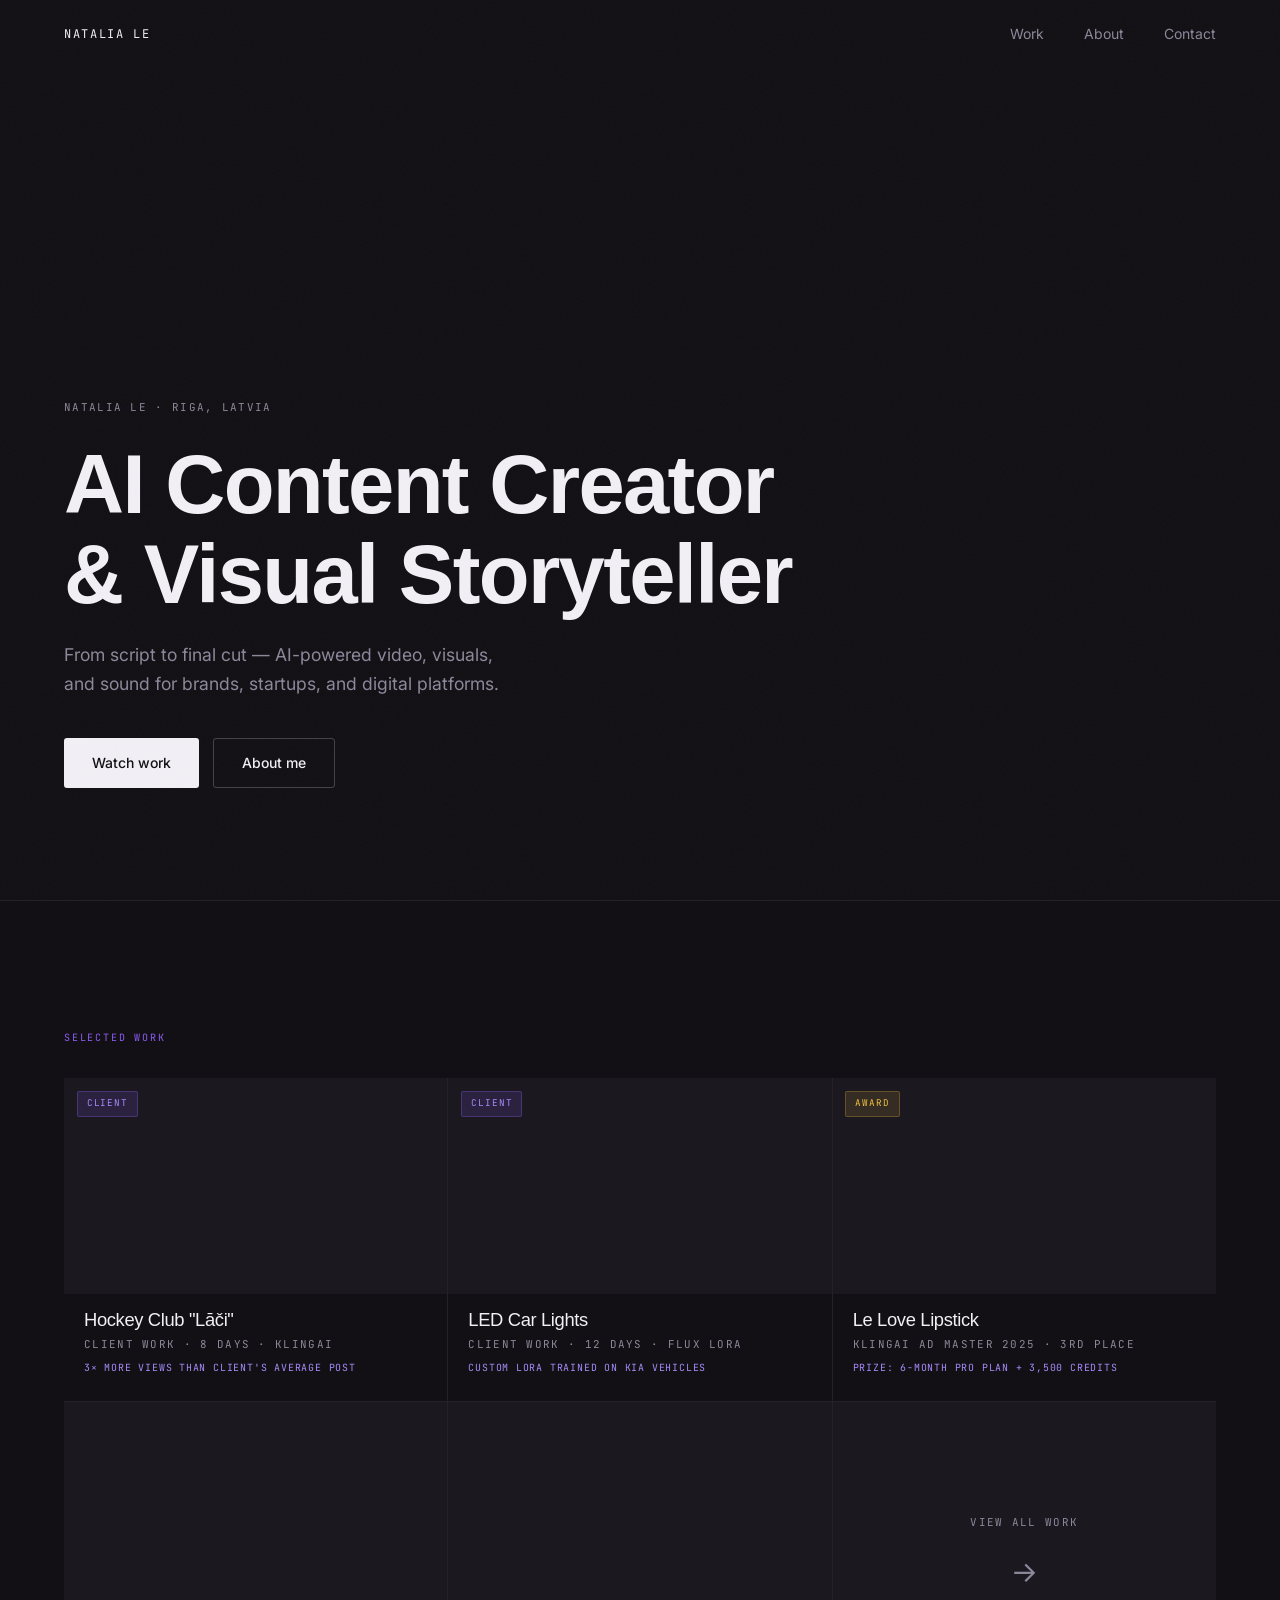
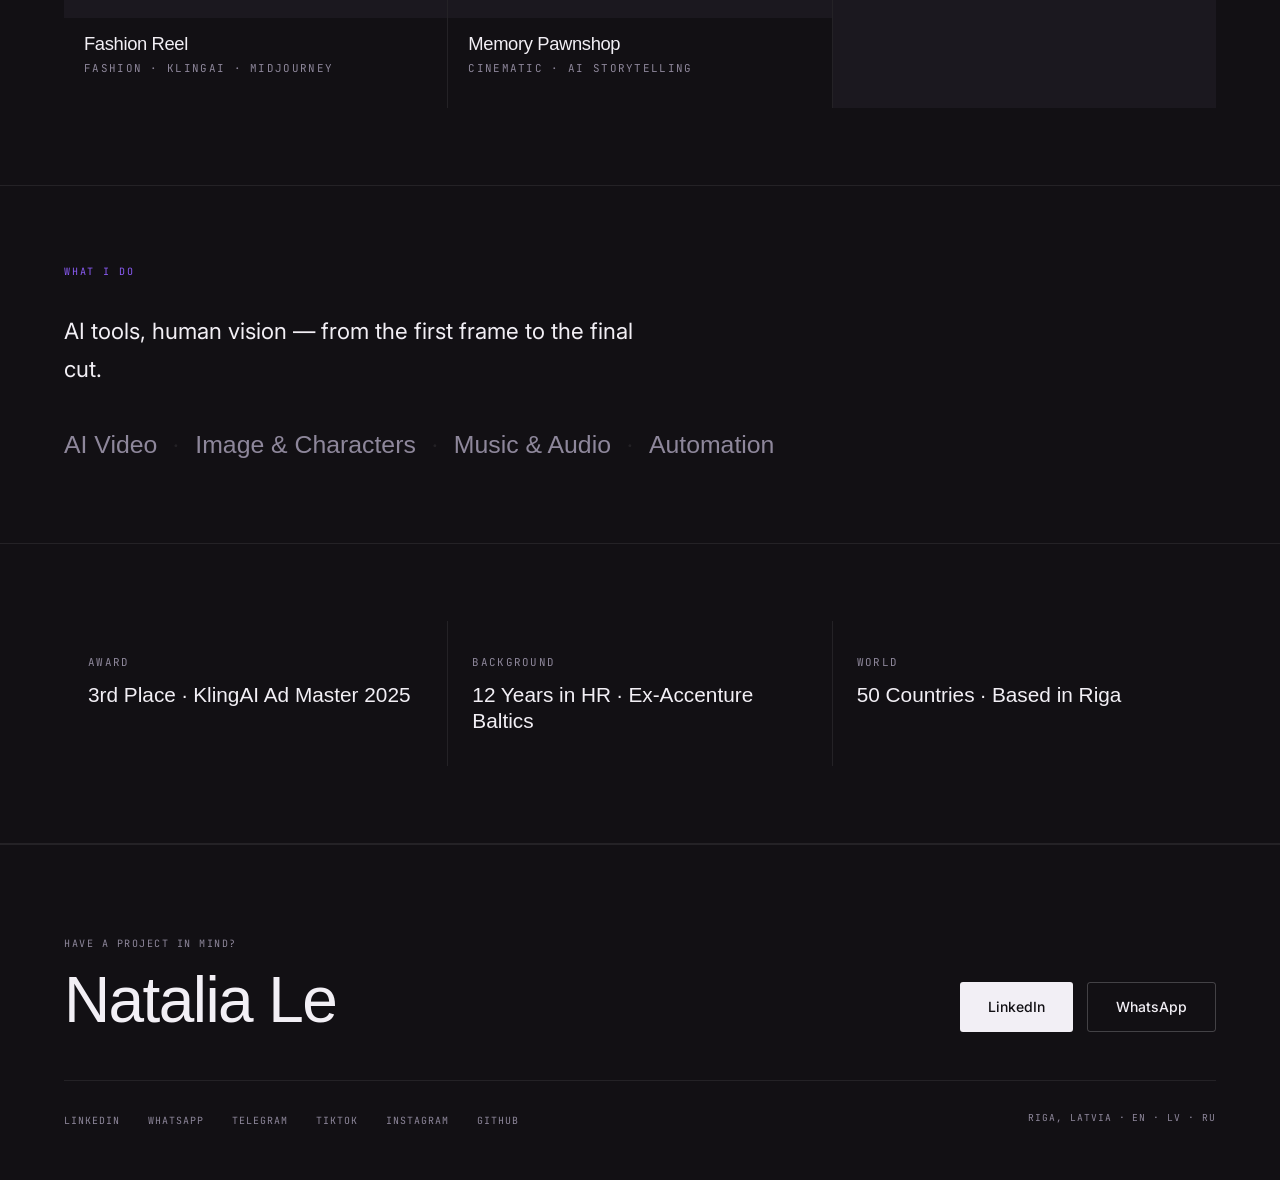
==== index.html @ 143f8ce9 "Add files via upload" ====
<!DOCTYPE html>
<html lang="en">
<head>
  <meta charset="UTF-8">
  <meta name="viewport" content="width=device-width, initial-scale=1.0">
  <title>Natalia Le — AI Content Creator &amp; Visual Storyteller</title>
  <meta name="description" content="AI Content Creator &amp; Visual Storyteller based in Riga. Script to final cut — AI video, generative visuals, music, and automation.">

  <!-- Open Graph — controls how this link looks in Telegram, LinkedIn, etc. -->
  <meta property="og:title"       content="Natalia Le — AI Content Creator &amp; Visual Storyteller">
  <meta property="og:description" content="From script to final cut — AI-powered visual content for brands, startups, and digital platforms.">
  <meta property="og:image"       content="https://img.youtube.com/vi/ENBD63SFH-w/maxresdefault.jpg">
  <meta property="og:url"         content="https://portfolio-v2-nataliale.vercel.app/">
  <meta property="og:type"        content="website">
  <meta name="twitter:card"       content="summary_large_image">

  <!-- Favicon: NL monogram in accent purple -->
  <link rel="icon" href="data:image/svg+xml,<svg xmlns='http://www.w3.org/2000/svg' viewBox='0 0 32 32'><rect width='32' height='32' fill='%23121014'/><text x='16' y='22' font-family='monospace' font-size='13' font-weight='bold' fill='%238B5CF6' text-anchor='middle'>NL</text></svg>">

  <link rel="stylesheet" href="styles.css">

  <style>
    /* ── Hero ─────────────────────────────────────────── */
    .hero {
      position: relative;
      height: 100vh;
      min-height: 580px;
      display: flex;
      align-items: flex-end;
      padding: 0 var(--pad-x) clamp(4rem, 9vw, 7rem);
      overflow: hidden;
    }

    .hero-video {
      position: absolute;
      inset: 0;
      width: 100%; height: 100%;
      object-fit: cover;
      z-index: 0;
    }

    .hero-overlay {
      position: absolute;
      inset: 0;
      background: linear-gradient(
        170deg,
        rgba(18,16,20,0.2)  0%,
        rgba(18,16,20,0.55) 50%,
        rgba(18,16,20,0.96) 100%
      );
      z-index: 1;
    }

    .hero-content {
      position: relative;
      z-index: 2;
      max-width: 860px;
    }

    .hero-eyebrow { display: block; margin-bottom: 1.5rem; }

    .hero-title { color: var(--text); margin-bottom: 1.25rem; }

    .hero-sub {
      font-size: clamp(0.95rem, 1.4vw, 1.1rem);
      color: var(--text-dim);
      max-width: 520px;
      margin-bottom: 2.5rem;
      line-height: 1.65;
    }

    .hero-ctas { display: flex; flex-wrap: wrap; gap: 0.875rem; }

    /* ── Selected work grid ───────────────────────────── */
    .sel-grid {
      display: grid;
      grid-template-columns: repeat(3, 1fr);
      gap: 1px;
      background: var(--divider);
      margin-top: 2rem;
    }

    /* "View all" cell */
    .sel-all {
      background: var(--bg-raised);
      display: flex;
      flex-direction: column;
      align-items: center;
      justify-content: center;
      gap: 1rem;
      padding: 2rem;
      min-height: 200px;
      text-decoration: none;
      transition: background 0.25s;
    }
    .sel-all:hover { background: rgba(139,92,246,0.07); }
    .sel-all .mono { transition: color 0.2s; }
    .sel-all:hover .mono { color: var(--accent); }
    .sel-arrow {
      font-size: 1.8rem;
      color: var(--text-dim);
      transition: transform 0.3s ease, color 0.2s;
    }
    .sel-all:hover .sel-arrow { transform: translateX(8px); color: var(--accent); }

    .card-body { padding: 1rem 1.25rem 1.5rem; }
    .card-title { margin-bottom: 0.35rem; }
    .card-meta  { display: block; margin-bottom: 0.4rem; }
    .card-result {
      font-family: var(--f-mono);
      font-size: 0.62rem;
      letter-spacing: 0.08em;
      text-transform: uppercase;
      color: var(--accent-lt);
    }

    /* ── Services ─────────────────────────────────────── */
    .services-lead {
      font-size: clamp(1.1rem, 1.8vw, 1.4rem);
      color: var(--text);
      max-width: 600px;
      margin-bottom: 2.25rem;
    }

    .services-row {
      display: flex;
      flex-wrap: wrap;
      align-items: center;
    }
    .svc {
      font-family: var(--f-display);
      font-size: clamp(1.1rem, 2.2vw, 1.55rem);
      font-weight: 500;
      color: var(--text-dim);
      transition: color 0.2s;
    }
    .svc:hover { color: var(--text); }
    .svc-sep { padding: 0 1rem; color: var(--divider); font-size: 1.4rem; line-height: 1; }

    /* ── Trust strip ──────────────────────────────────── */
    .trust-grid {
      display: grid;
      grid-template-columns: repeat(3, 1fr);
      gap: 1px;
      background: var(--divider);
    }
    .trust-item {
      background: var(--bg);
      padding: 2rem 1.5rem;
      display: flex;
      flex-direction: column;
      gap: 0.7rem;
    }
    .trust-val {
      font-family: var(--f-display);
      font-size: clamp(1rem, 1.8vw, 1.3rem);
      font-weight: 500;
      color: var(--text);
      line-height: 1.25;
    }

    /* ── Responsive ───────────────────────────────────── */
    @media (max-width: 900px) {
      .sel-grid { grid-template-columns: repeat(2, 1fr); }
    }
    @media (max-width: 640px) {
      .sel-grid   { grid-template-columns: 1fr; }
      .trust-grid { grid-template-columns: 1fr; }
      .services-row { flex-direction: column; align-items: flex-start; gap: 0.5rem; }
      .svc-sep    { display: none; }
      .hero-ctas .btn { flex: 1; justify-content: center; }
    }
  </style>
</head>
<body>

<!-- ═══ Navigation ═══════════════════════════════════════════ -->
<nav class="nav" id="main-nav">
  <a href="index.html" class="nav-logo">Natalia Le</a>
  <ul class="nav-links">
    <li><a href="work.html">Work</a></li>
    <li><a href="about.html">About</a></li>
    <li><a href="#contact">Contact</a></li>
  </ul>
</nav>

<!-- ═══ Hero ════════════════════════════════════════════════ -->
<section class="hero" aria-label="Introduction">

  <!--
    ┌─ SHOWREEL VIDEO ─────────────────────────────────────────┐
    │ 1. Export showreel as:  media/showreel.mp4               │
    │    Settings: h.264 · 1280px wide · no audio · ~4–6 MB   │
    │ 2. Create a /media folder in this repo                   │
    │ 3. Uncomment the <source> line below                     │
    │ Until then, the poster image (YouTube thumbnail) shows.  │
    └──────────────────────────────────────────────────────────┘
  -->
  <video class="hero-video" autoplay muted loop playsinline
    poster="https://img.youtube.com/vi/ENBD63SFH-w/maxresdefault.jpg">
    <!-- <source src="media/showreel.mp4" type="video/mp4"> -->
  </video>

  <div class="hero-overlay" aria-hidden="true"></div>

  <div class="hero-content">
    <span class="mono hero-eyebrow">Natalia Le · Riga, Latvia</span>
    <h1 class="hero-title">AI Content Creator<br>&amp; Visual Storyteller</h1>
    <p class="hero-sub">From script to final cut — AI-powered video, visuals,<br>
    and sound for brands, startups, and digital platforms.</p>
    <div class="hero-ctas">
      <a href="work.html" class="btn btn-primary">Watch work</a>
      <a href="about.html" class="btn btn-ghost">About me</a>
    </div>
  </div>

</section>

<hr class="rule">

<!-- ═══ Selected Work ════════════════════════════════════════ -->
<div style="max-width: var(--max-w); margin: 0 auto; padding: var(--pad-y) var(--pad-x) clamp(3rem,6vw,5rem);">

  <span class="section-tag reveal">Selected work</span>

  <div class="sel-grid">

    <article class="card reveal" style="--d:.05s" data-id="kq-E46J77x4">
      <div class="card-media">
        <img src="https://img.youtube.com/vi/kq-E46J77x4/maxresdefault.jpg"
             onerror="this.src='https://img.youtube.com/vi/kq-E46J77x4/hqdefault.jpg'"
             alt="Hockey Club Lāči promo video" loading="lazy">
        <div class="card-play">▶</div>
        <span class="badge badge-client">Client</span>
      </div>
      <div class="card-body">
        <h3 class="card-title">Hockey Club "Lāči"</h3>
        <span class="mono card-meta">Client Work · 8 Days · KlingAI</span>
        <p class="card-result">3× more views than client's average post</p>
      </div>
    </article>

    <article class="card reveal" style="--d:.12s" data-id="pqFWvR4asYs">
      <div class="card-media">
        <img src="https://img.youtube.com/vi/pqFWvR4asYs/maxresdefault.jpg"
             onerror="this.src='https://img.youtube.com/vi/pqFWvR4asYs/hqdefault.jpg'"
             alt="LED Car Lights AI product video" loading="lazy">
        <div class="card-play">▶</div>
        <span class="badge badge-client">Client</span>
      </div>
      <div class="card-body">
        <h3 class="card-title">LED Car Lights</h3>
        <span class="mono card-meta">Client Work · 12 Days · Flux LoRA</span>
        <p class="card-result">Custom LoRA trained on KIA vehicles</p>
      </div>
    </article>

    <article class="card reveal" style="--d:.19s" data-id="qfWMkP8nfNg">
      <div class="card-media">
        <img src="https://img.youtube.com/vi/qfWMkP8nfNg/maxresdefault.jpg"
             onerror="this.src='https://img.youtube.com/vi/qfWMkP8nfNg/hqdefault.jpg'"
             alt="Le Love Lipstick KlingAI competition" loading="lazy">
        <div class="card-play">▶</div>
        <span class="badge badge-award">Award</span>
      </div>
      <div class="card-body">
        <h3 class="card-title">Le Love Lipstick</h3>
        <span class="mono card-meta">KlingAI Ad Master 2025 · 3rd Place</span>
        <p class="card-result">Prize: 6-month Pro Plan + 3,500 credits</p>
      </div>
    </article>

    <article class="card reveal" style="--d:.05s" data-id="er7Hc-3_k9Q">
      <div class="card-media">
        <img src="https://img.youtube.com/vi/er7Hc-3_k9Q/maxresdefault.jpg"
             onerror="this.src='https://img.youtube.com/vi/er7Hc-3_k9Q/hqdefault.jpg'"
             alt="Fashion Reel" loading="lazy">
        <div class="card-play">▶</div>
      </div>
      <div class="card-body">
        <h3 class="card-title">Fashion Reel</h3>
        <span class="mono card-meta">Fashion · KlingAI · MidJourney</span>
      </div>
    </article>

    <article class="card reveal" style="--d:.12s" data-id="3wQ5gtOOWI8">
      <div class="card-media">
        <img src="https://img.youtube.com/vi/3wQ5gtOOWI8/maxresdefault.jpg"
             onerror="this.src='https://img.youtube.com/vi/3wQ5gtOOWI8/hqdefault.jpg'"
             alt="Memory Pawnshop cinematic" loading="lazy">
        <div class="card-play">▶</div>
      </div>
      <div class="card-body">
        <h3 class="card-title">Memory Pawnshop</h3>
        <span class="mono card-meta">Cinematic · AI Storytelling</span>
      </div>
    </article>

    <a href="work.html" class="sel-all reveal" style="--d:.19s" aria-label="View all work">
      <span class="mono">View all work</span>
      <span class="sel-arrow">→</span>
    </a>

  </div>
</div>

<hr class="rule">

<!-- ═══ Services ════════════════════════════════════════════ -->
<div class="section section-sm">
  <span class="section-tag reveal">What I do</span>
  <p class="services-lead reveal">AI tools, human vision — from the first frame to the final cut.</p>
  <div class="services-row reveal" style="--d:.1s">
    <span class="svc">AI Video</span>
    <span class="svc-sep">·</span>
    <span class="svc">Image &amp; Characters</span>
    <span class="svc-sep">·</span>
    <span class="svc">Music &amp; Audio</span>
    <span class="svc-sep">·</span>
    <span class="svc">Automation</span>
  </div>
</div>

<hr class="rule">

<!-- ═══ Trust Strip ══════════════════════════════════════════ -->
<div class="section section-sm">
  <div class="trust-grid reveal">
    <div class="trust-item">
      <span class="mono">Award</span>
      <span class="trust-val">3rd Place · KlingAI Ad Master 2025</span>
    </div>
    <div class="trust-item">
      <span class="mono">Background</span>
      <span class="trust-val">12 Years in HR · Ex-Accenture Baltics</span>
    </div>
    <div class="trust-item">
      <span class="mono">World</span>
      <span class="trust-val">50 Countries · Based in Riga</span>
    </div>
  </div>
</div>

<hr class="rule">

<!-- ═══ Footer / Contact ══════════════════════════════════════ -->
<footer class="footer" id="contact">
  <div class="footer-top">
    <div>
      <span class="footer-tag">Have a project in mind?</span>
      <p class="footer-name">Natalia Le</p>
    </div>
    <div class="footer-btns">
      <a href="https://www.linkedin.com/in/natalja-levaskovica" class="btn btn-primary" target="_blank" rel="noopener">LinkedIn</a>
      <a href="https://wa.me/37126106616" class="btn btn-ghost" target="_blank" rel="noopener">WhatsApp</a>
    </div>
  </div>
  <div class="footer-bottom">
    <ul class="footer-links">
      <li><a href="https://www.linkedin.com/in/natalja-levaskovica" target="_blank" rel="noopener">LinkedIn</a></li>
      <li><a href="https://wa.me/37126106616" target="_blank" rel="noopener">WhatsApp</a></li>
      <li><a href="https://t.me/AI_Test_Tube" target="_blank" rel="noopener">Telegram</a></li>
      <li><a href="https://www.tiktok.com/@nataliale.ai.art" target="_blank" rel="noopener">TikTok</a></li>
      <li><a href="https://www.instagram.com/nataliale_aiart" target="_blank" rel="noopener">Instagram</a></li>
      <li><a href="https://github.com/natalialeaiart" target="_blank" rel="noopener">GitHub</a></li>
    </ul>
    <span class="footer-locale">Riga, Latvia · EN · LV · RU</span>
  </div>
</footer>

<!-- ═══ Modal (video player) ═════════════════════════════════ -->
<div class="modal" id="modal" role="dialog" aria-modal="true" aria-label="Video">
  <div class="modal-box">
    <button class="modal-close" id="modal-close">✕ Close</button>
    <div class="modal-frame">
      <iframe id="modal-iframe" src="" allowfullscreen title="Video player"></iframe>
    </div>
  </div>
</div>

<script>
  // Nav: add glass bg when page is scrolled
  const nav = document.getElementById('main-nav');
  window.addEventListener('scroll', () => {
    nav.classList.toggle('scrolled', window.scrollY > 40);
  }, { passive: true });

  // Modal
  const modal      = document.getElementById('modal');
  const iframe     = document.getElementById('modal-iframe');
  const closeBtn   = document.getElementById('modal-close');

  function openModal(id) {
    iframe.src = `https://www.youtube.com/embed/${id}?autoplay=1&rel=0&modestbranding=1`;
    modal.classList.add('open');
    document.body.style.overflow = 'hidden';
  }
  function closeModal() {
    modal.classList.remove('open');
    iframe.src = '';
    document.body.style.overflow = '';
  }

  document.querySelectorAll('.card[data-id]').forEach(c =>
    c.addEventListener('click', () => openModal(c.dataset.id))
  );
  closeBtn.addEventListener('click', closeModal);
  modal.addEventListener('click', e => { if (e.target === modal) closeModal(); });
  document.addEventListener('keydown', e => { if (e.key === 'Escape') closeModal(); });

  // Scroll reveal
  const io = new IntersectionObserver(entries => {
    entries.forEach(e => {
      if (e.isIntersecting) { e.target.classList.add('visible'); io.unobserve(e.target); }
    });
  }, { threshold: 0.08 });
  document.querySelectorAll('.reveal').forEach(el => io.observe(el));
</script>
</body>
</html>
---- styles.css ----
/* ═══════════════════════════════════════════════════════════════
   NATALIA LE · Portfolio V2
   Concept: "Screening Room" — dark editorial, timecode signature
   
   Palette  #121014 · #1B181F · #F2EFF5 · #8E879B · #8B5CF6 · #A78BFA
   Display  Clash Display 500–600
   Body     Inter 400–500
   Meta     JetBrains Mono 400  ← the timecode signature
═══════════════════════════════════════════════════════════════ */

/* ── Fonts ─────────────────────────────────────────────────── */
@import url('https://api.fontshare.com/v2/css?f[]=clash-display@400,500,600,700&display=swap');
@import url('https://fonts.googleapis.com/css2?family=Inter:wght@400;500&family=JetBrains+Mono:wght@400;500&display=swap');

/* ── Reset ─────────────────────────────────────────────────── */
*, *::before, *::after { box-sizing: border-box; margin: 0; padding: 0; }
html { scroll-behavior: smooth; -webkit-text-size-adjust: 100%; }
img, video { display: block; max-width: 100%; }
a { color: inherit; text-decoration: none; }
button { cursor: pointer; font-family: inherit; background: none; border: none; }
ul { list-style: none; }

/* ── Tokens ────────────────────────────────────────────────── */
:root {
  --bg:         #121014;
  --bg-raised:  #1B181F;
  --text:       #F2EFF5;
  --text-dim:   #8E879B;
  --accent:     #8B5CF6;
  --accent-lt:  #A78BFA;
  --gold:       #F0C040;
  --divider:    rgba(242, 239, 245, 0.08);
  --btn-border: rgba(242, 239, 245, 0.22);

  --f-display: 'Clash Display', sans-serif;
  --f-body:    'Inter', sans-serif;
  --f-mono:    'JetBrains Mono', monospace;

  --max-w: 1280px;
  --nav-h: 68px;
  --pad-x: clamp(1.5rem, 5vw, 4rem);
  --pad-y: clamp(5rem, 10vw, 9rem);
}

/* ── Base + film grain ─────────────────────────────────────── */
body {
  font-family: var(--f-body);
  background-color: var(--bg);
  color: var(--text);
  line-height: 1.7;
  min-height: 100vh;
  overflow-x: hidden;
}

/* Film grain — gives the dark bg cinematic texture, not plastic flatness */
body::before {
  content: '';
  position: fixed;
  inset: 0;
  background-image: url("data:image/svg+xml,%3Csvg xmlns='http://www.w3.org/2000/svg' width='300' height='300'%3E%3Cfilter id='n'%3E%3CfeTurbulence type='fractalNoise' baseFrequency='0.68' numOctaves='3' stitchTiles='stitch'/%3E%3C/filter%3E%3Crect width='300' height='300' filter='url(%23n)'/%3E%3C/svg%3E");
  opacity: 0.027;
  pointer-events: none;
  z-index: 9000;
}

/* ── Typography ────────────────────────────────────────────── */
h1, h2, h3 {
  font-family: var(--f-display);
  letter-spacing: -0.02em;
  line-height: 1.08;
}

h1 { font-size: clamp(2.1rem, 6.5vw, 5.5rem); font-weight: 600; }
h2 { font-size: clamp(1.8rem, 4vw,  2.8rem);  font-weight: 500; }
h3 { font-size: 1.15rem; font-weight: 500; }

p { color: var(--text-dim); }
p strong { color: var(--text); }

/* Timecode label — the signature element, used everywhere for metadata */
.mono {
  font-family: var(--f-mono);
  font-size: 0.68rem;
  letter-spacing: 0.12em;
  text-transform: uppercase;
  color: var(--text-dim);
}

/* ── Navigation ────────────────────────────────────────────── */
.nav {
  position: fixed;
  top: 0; left: 0; right: 0;
  height: var(--nav-h);
  display: flex;
  align-items: center;
  justify-content: space-between;
  padding: 0 var(--pad-x);
  z-index: 100;
  transition: background 0.4s, backdrop-filter 0.4s;
}

.nav.scrolled {
  background: rgba(18, 16, 20, 0.88);
  backdrop-filter: blur(14px);
  -webkit-backdrop-filter: blur(14px);
  border-bottom: 1px solid var(--divider);
}

.nav-logo {
  font-family: var(--f-mono);
  font-size: 0.75rem;
  letter-spacing: 0.14em;
  text-transform: uppercase;
  color: var(--text);
  transition: color 0.2s;
}
.nav-logo:hover { color: var(--accent); }

.nav-links { display: flex; gap: 2.5rem; }

.nav-links a {
  font-size: 0.875rem;
  color: var(--text-dim);
  transition: color 0.2s;
  position: relative;
}
.nav-links a::after {
  content: '';
  position: absolute;
  bottom: -3px; left: 0;
  width: 0; height: 1px;
  background: var(--accent);
  transition: width 0.3s ease;
}
.nav-links a:hover        { color: var(--text); }
.nav-links a:hover::after { width: 100%; }
.nav-links a.active        { color: var(--text); }
.nav-links a.active::after { width: 100%; }

/* ── Buttons ───────────────────────────────────────────────── */
.btn {
  display: inline-flex;
  align-items: center;
  gap: 0.5rem;
  padding: 0.75rem 1.75rem;
  border-radius: 3px;
  font-family: var(--f-body);
  font-size: 0.875rem;
  font-weight: 500;
  cursor: pointer;
  transition: all 0.25s ease;
  border: none;
  text-decoration: none;
}
.btn-primary { background: var(--text); color: var(--bg); }
.btn-primary:hover { background: var(--accent-lt); color: var(--bg); }
.btn-ghost { background: transparent; color: var(--text); border: 1px solid var(--btn-border); }
.btn-ghost:hover { border-color: var(--accent); color: var(--accent); }

/* ── Layout ────────────────────────────────────────────────── */
.section {
  padding: var(--pad-y) var(--pad-x);
  max-width: var(--max-w);
  margin: 0 auto;
}

/* Compact section — less vertical breathing room */
.section-sm { padding-top: clamp(3rem, 6vw, 5rem); padding-bottom: clamp(3rem, 6vw, 5rem); }

.section-tag {
  display: block;
  font-family: var(--f-mono);
  font-size: 0.63rem;
  letter-spacing: 0.18em;
  text-transform: uppercase;
  color: var(--accent);
  margin-bottom: 2rem;
}

.rule { border: none; border-top: 1px solid var(--divider); }

/* ── Work card (shared: index + work pages) ────────────────── */
.card {
  cursor: pointer;
  background: var(--bg);
  position: relative;
}

.card-media {
  aspect-ratio: 16 / 9;
  overflow: hidden;
  background: var(--bg-raised);
  position: relative;
}

.card-media img {
  width: 100%; height: 100%;
  object-fit: cover;
  transition: transform 0.55s ease, filter 0.3s ease;
}

.card:hover .card-media img {
  transform: scale(1.04);
  filter: brightness(0.72);
}

.card-play {
  position: absolute;
  inset: 0;
  display: flex;
  align-items: center;
  justify-content: center;
  font-size: 1.5rem;
  color: var(--text);
  opacity: 0;
  transition: opacity 0.3s;
}
.card:hover .card-play { opacity: 1; }

/* ── Badges ────────────────────────────────────────────────── */
.badge {
  position: absolute;
  top: 0.8rem; left: 0.8rem;
  font-family: var(--f-mono);
  font-size: 0.58rem;
  letter-spacing: 0.1em;
  text-transform: uppercase;
  padding: 0.25rem 0.55rem;
  border-radius: 2px;
  z-index: 2;
}
.badge-client {
  background: rgba(139, 92, 246, 0.15);
  color: var(--accent-lt);
  border: 1px solid rgba(139, 92, 246, 0.3);
}
.badge-award {
  background: rgba(240, 192, 64, 0.12);
  color: var(--gold);
  border: 1px solid rgba(240, 192, 64, 0.25);
}

/* ── Modal ─────────────────────────────────────────────────── */
.modal {
  position: fixed;
  inset: 0;
  background: rgba(18, 16, 20, 0.97);
  z-index: 500;
  display: flex;
  align-items: center;
  justify-content: center;
  padding: 2rem;
  opacity: 0;
  pointer-events: none;
  transition: opacity 0.3s;
}
.modal.open {
  opacity: 1;
  pointer-events: all;
}
.modal-box { position: relative; width: min(90vw, 960px); }
.modal-frame { aspect-ratio: 16 / 9; }
.modal-frame iframe { width: 100%; height: 100%; border: none; display: block; }
.modal-close {
  display: flex;
  align-items: center;
  gap: 0.4rem;
  color: var(--text-dim);
  font-family: var(--f-mono);
  font-size: 0.63rem;
  letter-spacing: 0.1em;
  text-transform: uppercase;
  margin-bottom: 0.875rem;
  padding: 0;
  transition: color 0.2s;
}
.modal-close:hover { color: var(--accent); }

/* ── Scroll reveal ─────────────────────────────────────────── */
.reveal {
  opacity: 0;
  transform: translateY(22px);
  transition:
    opacity  0.65s ease var(--d, 0s),
    transform 0.65s ease var(--d, 0s);
}
.reveal.visible { opacity: 1; transform: none; }

/* ── Footer ────────────────────────────────────────────────── */
.footer {
  border-top: 1px solid var(--divider);
  padding: clamp(3.5rem, 7vw, 6rem) var(--pad-x) clamp(2rem, 4vw, 3rem);
  max-width: var(--max-w);
  margin: 0 auto;
}
.footer-top {
  display: flex;
  justify-content: space-between;
  align-items: flex-end;
  gap: 2rem;
  margin-bottom: 3rem;
  flex-wrap: wrap;
}
.footer-tag {
  display: block;
  font-family: var(--f-mono);
  font-size: 0.63rem;
  letter-spacing: 0.15em;
  text-transform: uppercase;
  color: var(--text-dim);
  margin-bottom: 1rem;
}
.footer-name {
  font-family: var(--f-display);
  font-size: clamp(2rem, 6vw, 4rem);
  font-weight: 500;
  letter-spacing: -0.025em;
  line-height: 1;
  color: var(--text);
}
.footer-btns { display: flex; gap: 0.875rem; flex-wrap: wrap; }
.footer-bottom {
  display: flex;
  justify-content: space-between;
  align-items: center;
  flex-wrap: wrap;
  gap: 1rem;
  padding-top: 1.5rem;
  border-top: 1px solid var(--divider);
}
.footer-links { display: flex; flex-wrap: wrap; gap: 0.4rem 1.75rem; }
.footer-links a {
  font-family: var(--f-mono);
  font-size: 0.62rem;
  letter-spacing: 0.1em;
  text-transform: uppercase;
  color: var(--text-dim);
  transition: color 0.2s;
}
.footer-links a:hover { color: var(--accent); }
.footer-locale {
  font-family: var(--f-mono);
  font-size: 0.6rem;
  letter-spacing: 0.1em;
  text-transform: uppercase;
  color: var(--text-dim);
}

/* ── Responsive ────────────────────────────────────────────── */
@media (max-width: 768px) {
  .nav-links { gap: 1.5rem; }
  .footer-top { flex-direction: column; align-items: flex-start; }
}
@media (max-width: 480px) {
  .nav-links a { font-size: 0.8rem; }
  .footer-bottom { flex-direction: column; align-items: flex-start; }
}

/* ── Reduced motion ────────────────────────────────────────── */
@media (prefers-reduced-motion: reduce) {
  *, *::before, *::after {
    animation-duration: 0.01ms !important;
    transition-duration: 0.01ms !important;
  }
  .reveal { opacity: 1; transform: none; }
  video[autoplay] { display: none; }
}
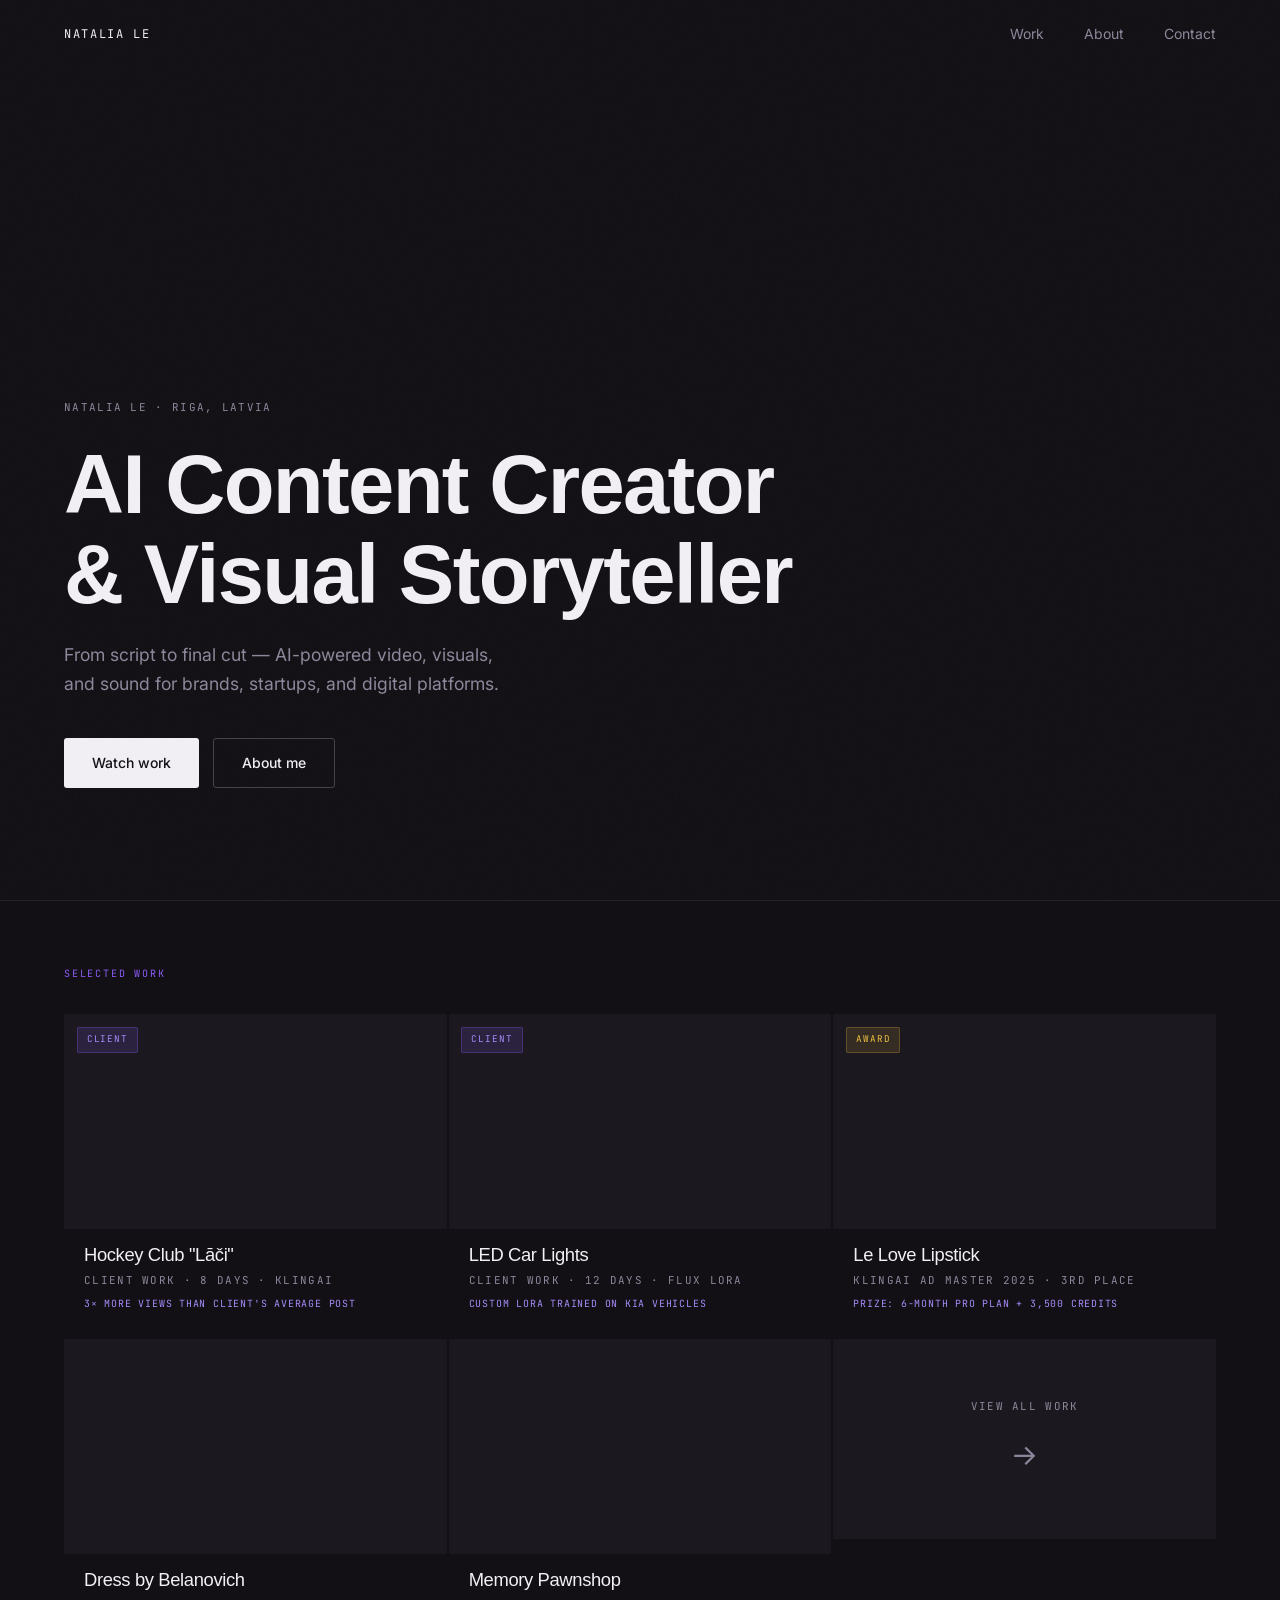
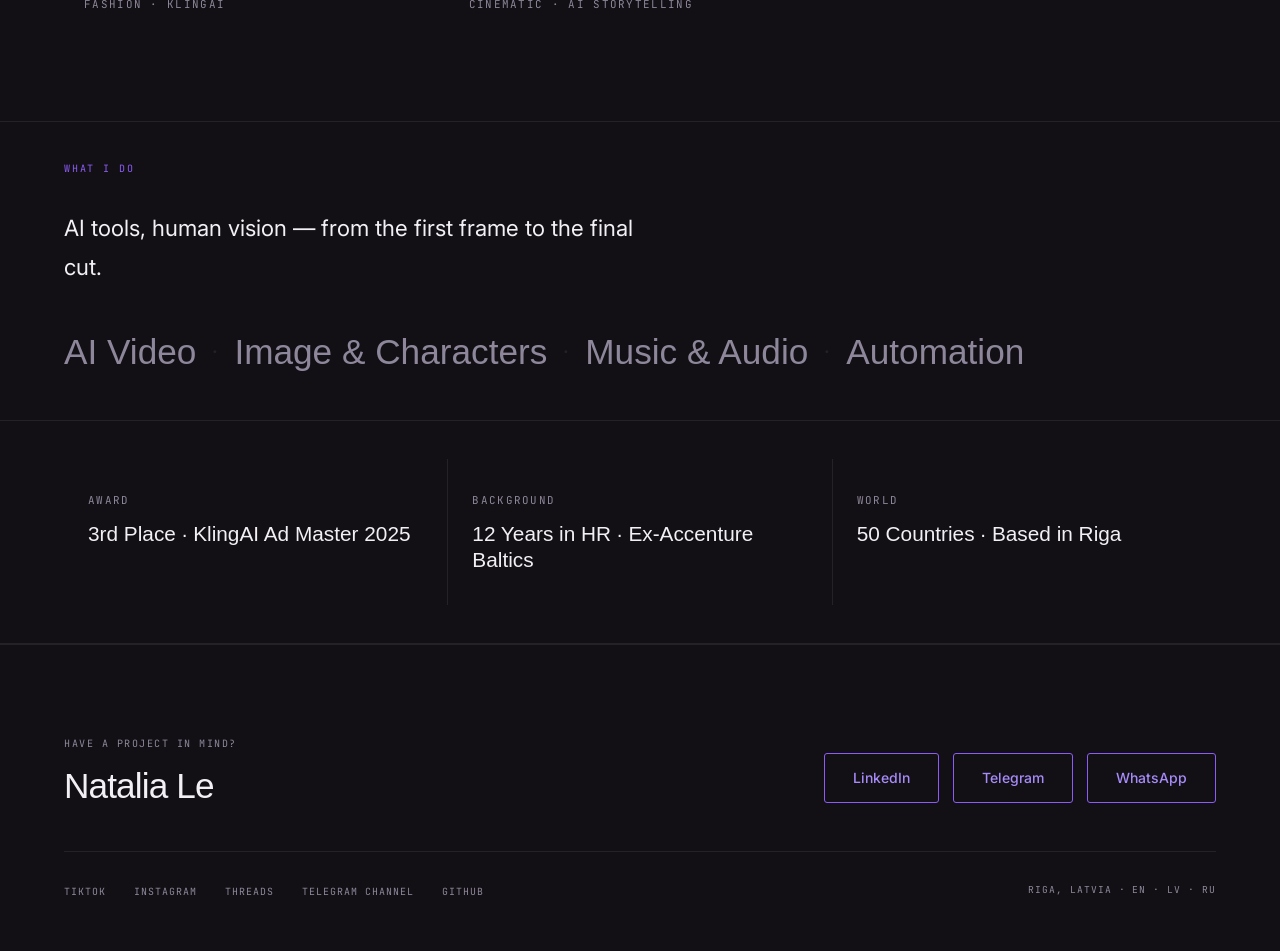
==== commit 5096cd84: "Add files via upload" ====
--- a/index.html
+++ b/index.html
@@ -75,9 +75,10 @@
     .sel-grid {
       display: grid;
       grid-template-columns: repeat(3, 1fr);
-      gap: 1px;
-      background: var(--divider);
+      gap: 2px;
+      background: var(--bg);
       margin-top: 2rem;
+      align-items: start;
     }
 
     /* "View all" cell */
@@ -114,6 +115,10 @@
       color: var(--accent-lt);
     }
 
+    /* Override card aspect ratio for selected work — 3:4 suits vertical content */
+    /* Selected work — standard 16:9 matches YouTube thumbnail format */
+    .sel-grid .card-media { aspect-ratio: 16 / 9; }
+
     /* ── Services ─────────────────────────────────────── */
     .services-lead {
       font-size: clamp(1.1rem, 1.8vw, 1.4rem);
@@ -129,7 +134,7 @@
     }
     .svc {
       font-family: var(--f-display);
-      font-size: clamp(1.1rem, 2.2vw, 1.55rem);
+      font-size: clamp(1.4rem, 2.8vw, 2.2rem);
       font-weight: 500;
       color: var(--text-dim);
       transition: color 0.2s;
@@ -225,7 +230,7 @@
 
   <div class="sel-grid">
 
-    <article class="card reveal" style="--d:.05s" data-id="kq-E46J77x4">
+    <article class="card reveal" style="--d:.05s" data-id="kq-E46J77x4" data-format="horizontal">
       <div class="card-media">
         <img src="https://img.youtube.com/vi/kq-E46J77x4/maxresdefault.jpg"
              onerror="this.src='https://img.youtube.com/vi/kq-E46J77x4/hqdefault.jpg'"
@@ -240,7 +245,7 @@
       </div>
     </article>
 
-    <article class="card reveal" style="--d:.12s" data-id="pqFWvR4asYs">
+    <article class="card reveal" style="--d:.12s" data-id="pqFWvR4asYs" data-format="horizontal">
       <div class="card-media">
         <img src="https://img.youtube.com/vi/pqFWvR4asYs/maxresdefault.jpg"
              onerror="this.src='https://img.youtube.com/vi/pqFWvR4asYs/hqdefault.jpg'"
@@ -270,16 +275,16 @@
       </div>
     </article>
 
-    <article class="card reveal" style="--d:.05s" data-id="er7Hc-3_k9Q">
+    <article class="card reveal" style="--d:.05s" data-id="MYfHnQLssSg">
       <div class="card-media">
-        <img src="https://img.youtube.com/vi/er7Hc-3_k9Q/maxresdefault.jpg"
-             onerror="this.src='https://img.youtube.com/vi/er7Hc-3_k9Q/hqdefault.jpg'"
-             alt="Fashion Reel" loading="lazy">
+        <img src="https://img.youtube.com/vi/MYfHnQLssSg/maxresdefault.jpg"
+             onerror="this.src='https://img.youtube.com/vi/MYfHnQLssSg/hqdefault.jpg'"
+             alt="Dress by Belanovich" loading="lazy">
         <div class="card-play">▶</div>
       </div>
       <div class="card-body">
-        <h3 class="card-title">Fashion Reel</h3>
-        <span class="mono card-meta">Fashion · KlingAI · MidJourney</span>
+        <h3 class="card-title">Dress by Belanovich</h3>
+        <span class="mono card-meta">Fashion · KlingAI</span>
       </div>
     </article>
 
@@ -351,17 +356,17 @@
       <p class="footer-name">Natalia Le</p>
     </div>
     <div class="footer-btns">
-      <a href="https://www.linkedin.com/in/natalja-levaskovica" class="btn btn-primary" target="_blank" rel="noopener">LinkedIn</a>
-      <a href="https://wa.me/37126106616" class="btn btn-ghost" target="_blank" rel="noopener">WhatsApp</a>
+      <a href="https://www.linkedin.com/in/natalja-levaskovica" class="btn btn-accent" target="_blank" rel="noopener">LinkedIn</a>
+      <a href="https://t.me/NataliLe" class="btn btn-accent" target="_blank" rel="noopener">Telegram</a>
+      <a href="https://wa.me/37126106616" class="btn btn-accent" target="_blank" rel="noopener">WhatsApp</a>
     </div>
   </div>
   <div class="footer-bottom">
     <ul class="footer-links">
-      <li><a href="https://www.linkedin.com/in/natalja-levaskovica" target="_blank" rel="noopener">LinkedIn</a></li>
-      <li><a href="https://wa.me/37126106616" target="_blank" rel="noopener">WhatsApp</a></li>
-      <li><a href="https://t.me/AI_Test_Tube" target="_blank" rel="noopener">Telegram</a></li>
       <li><a href="https://www.tiktok.com/@nataliale.ai.art" target="_blank" rel="noopener">TikTok</a></li>
       <li><a href="https://www.instagram.com/nataliale_aiart" target="_blank" rel="noopener">Instagram</a></li>
+      <li><a href="https://www.threads.com/@nataliale_notes" target="_blank" rel="noopener">Threads</a></li>
+      <li><a href="https://t.me/AI_Test_Tube" target="_blank" rel="noopener">Telegram Channel</a></li>
       <li><a href="https://github.com/natalialeaiart" target="_blank" rel="noopener">GitHub</a></li>
     </ul>
     <span class="footer-locale">Riga, Latvia · EN · LV · RU</span>
--- a/styles.css
+++ b/styles.css
@@ -39,7 +39,7 @@
   --max-w: 1280px;
   --nav-h: 68px;
   --pad-x: clamp(1.5rem, 5vw, 4rem);
-  --pad-y: clamp(5rem, 10vw, 9rem);
+  --pad-y: clamp(2.5rem, 5vw, 4.5rem);
 }
 
 /* ── Base + film grain ─────────────────────────────────────── */
@@ -156,6 +156,8 @@
 .btn-primary:hover { background: var(--accent-lt); color: var(--bg); }
 .btn-ghost { background: transparent; color: var(--text); border: 1px solid var(--btn-border); }
 .btn-ghost:hover { border-color: var(--accent); color: var(--accent); }
+.btn-accent { background: transparent; color: var(--accent-lt); border: 1px solid var(--accent); }
+.btn-accent:hover { background: var(--accent); color: var(--bg); }
 
 /* ── Layout ────────────────────────────────────────────────── */
 .section {
@@ -165,7 +167,7 @@
 }
 
 /* Compact section — less vertical breathing room */
-.section-sm { padding-top: clamp(3rem, 6vw, 5rem); padding-bottom: clamp(3rem, 6vw, 5rem); }
+.section-sm { padding-top: clamp(1.5rem, 3vw, 2.5rem); padding-bottom: clamp(1.5rem, 3vw, 2.5rem); }
 
 .section-tag {
   display: block;
@@ -312,7 +314,7 @@
 }
 .footer-name {
   font-family: var(--f-display);
-  font-size: clamp(2rem, 6vw, 4rem);
+  font-size: clamp(1.4rem, 3vw, 2.2rem);
   font-weight: 500;
   letter-spacing: -0.025em;
   line-height: 1;
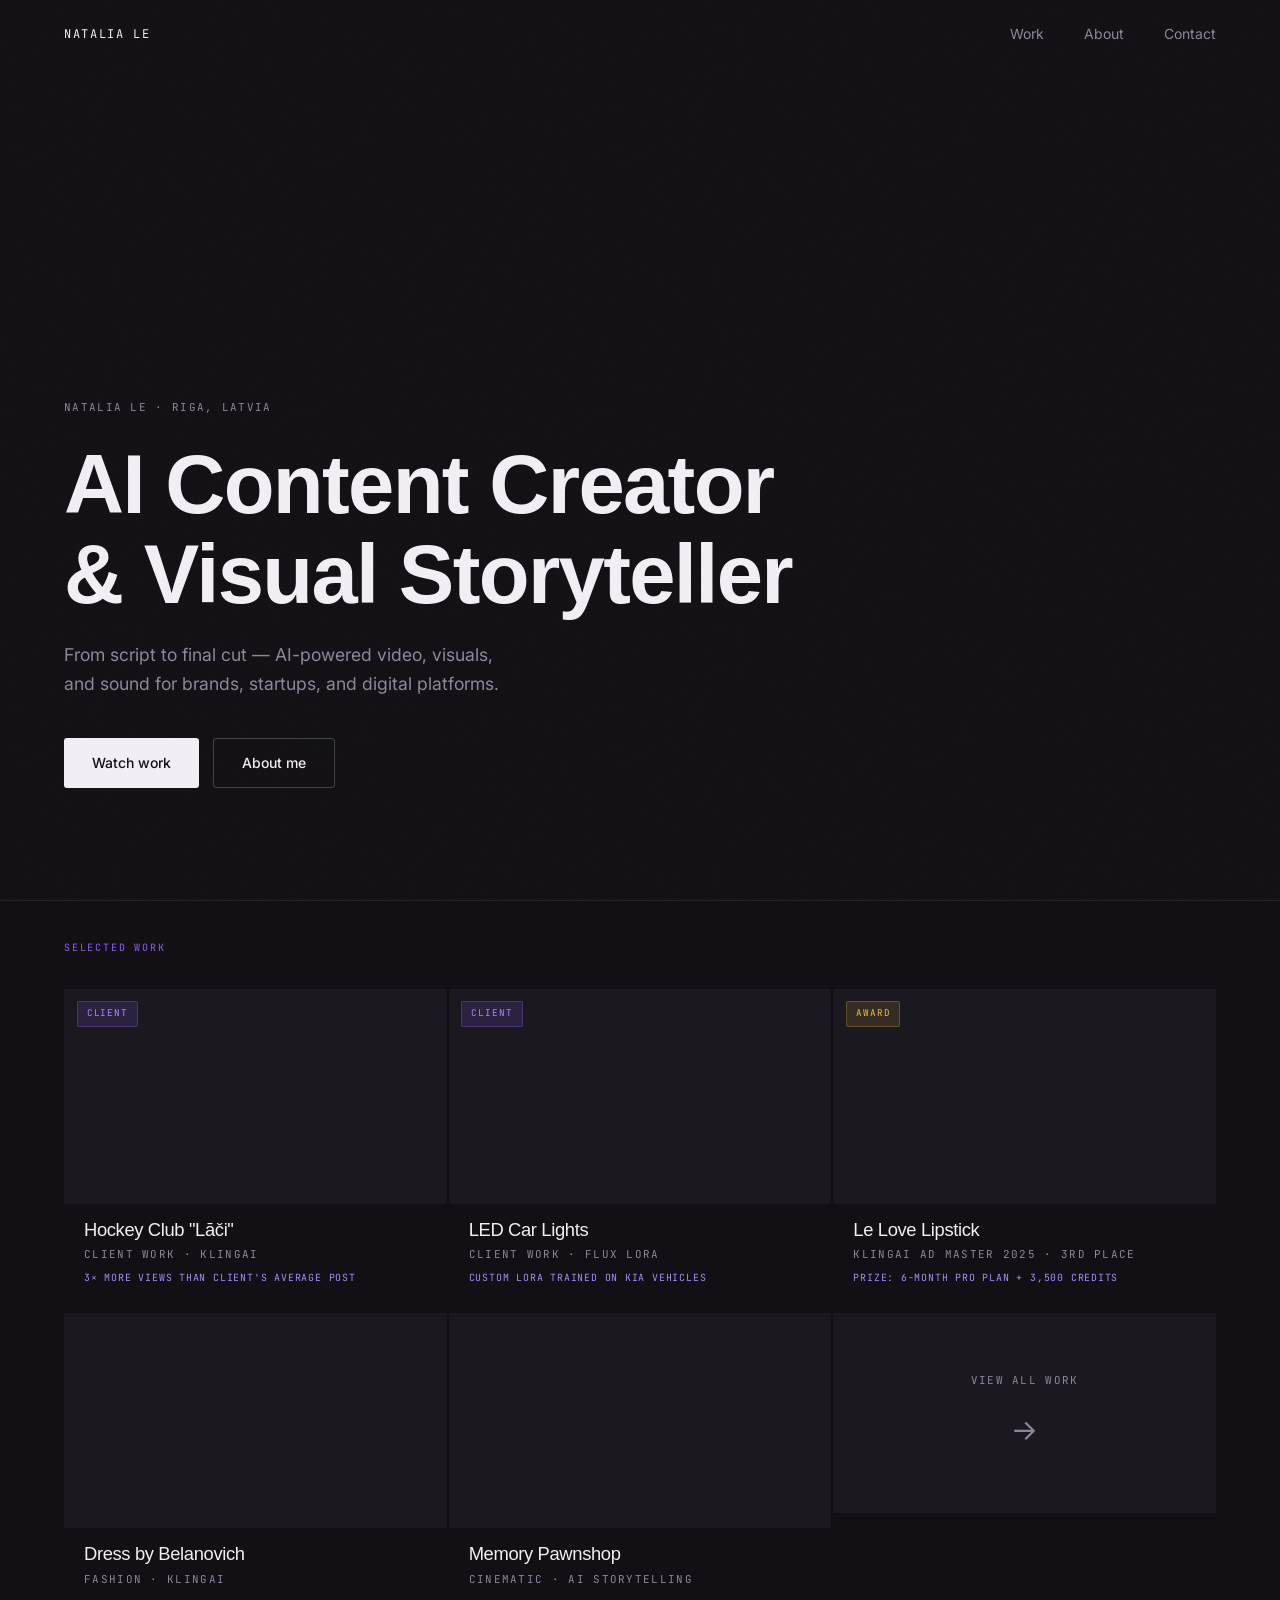
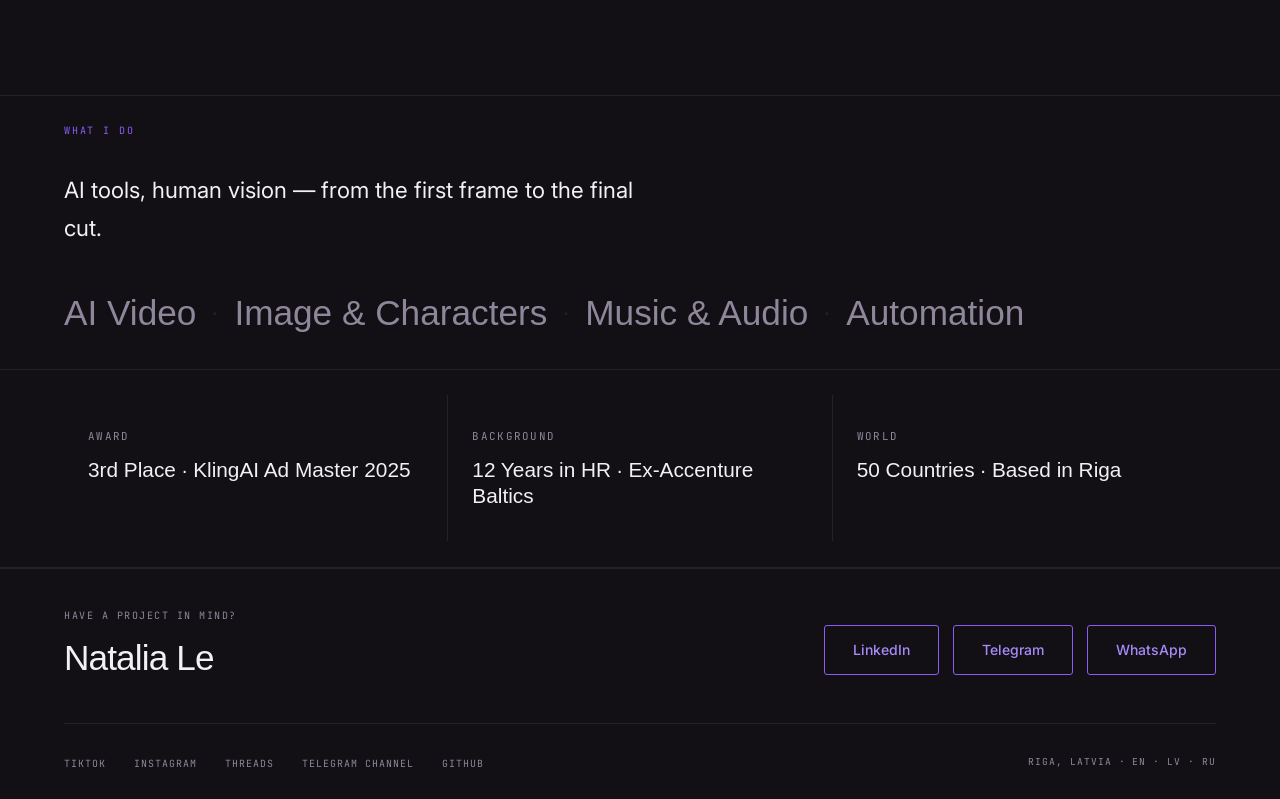
==== commit f69d1452: "Add files via upload" ====
--- a/index.html
+++ b/index.html
@@ -203,7 +203,7 @@
   -->
   <video class="hero-video" autoplay muted loop playsinline
     poster="https://img.youtube.com/vi/ENBD63SFH-w/maxresdefault.jpg">
-    <!-- <source src="media/showreel.mp4" type="video/mp4"> -->
+    <source src="showreel.mp4" type="video/mp4">
   </video>
 
   <div class="hero-overlay" aria-hidden="true"></div>
@@ -240,7 +240,7 @@
       </div>
       <div class="card-body">
         <h3 class="card-title">Hockey Club "Lāči"</h3>
-        <span class="mono card-meta">Client Work · 8 Days · KlingAI</span>
+        <span class="mono card-meta">Client Work · KlingAI</span>
         <p class="card-result">3× more views than client's average post</p>
       </div>
     </article>
@@ -255,7 +255,7 @@
       </div>
       <div class="card-body">
         <h3 class="card-title">LED Car Lights</h3>
-        <span class="mono card-meta">Client Work · 12 Days · Flux LoRA</span>
+        <span class="mono card-meta">Client Work · Flux LoRA</span>
         <p class="card-result">Custom LoRA trained on KIA vehicles</p>
       </div>
     </article>
--- a/styles.css
+++ b/styles.css
@@ -39,7 +39,7 @@
   --max-w: 1280px;
   --nav-h: 68px;
   --pad-x: clamp(1.5rem, 5vw, 4rem);
-  --pad-y: clamp(2.5rem, 5vw, 4.5rem);
+  --pad-y: clamp(1.5rem, 3vw, 3rem);
 }
 
 /* ── Base + film grain ─────────────────────────────────────── */
@@ -167,7 +167,7 @@
 }
 
 /* Compact section — less vertical breathing room */
-.section-sm { padding-top: clamp(1.5rem, 3vw, 2.5rem); padding-bottom: clamp(1.5rem, 3vw, 2.5rem); }
+.section-sm { padding-top: clamp(1rem, 2vw, 1.75rem); padding-bottom: clamp(1rem, 2vw, 1.75rem); }
 
 .section-tag {
   display: block;
@@ -291,7 +291,7 @@
 /* ── Footer ────────────────────────────────────────────────── */
 .footer {
   border-top: 1px solid var(--divider);
-  padding: clamp(3.5rem, 7vw, 6rem) var(--pad-x) clamp(2rem, 4vw, 3rem);
+  padding: clamp(1.5rem, 3vw, 2.5rem) var(--pad-x) clamp(1rem, 2vw, 1.5rem);
   max-width: var(--max-w);
   margin: 0 auto;
 }
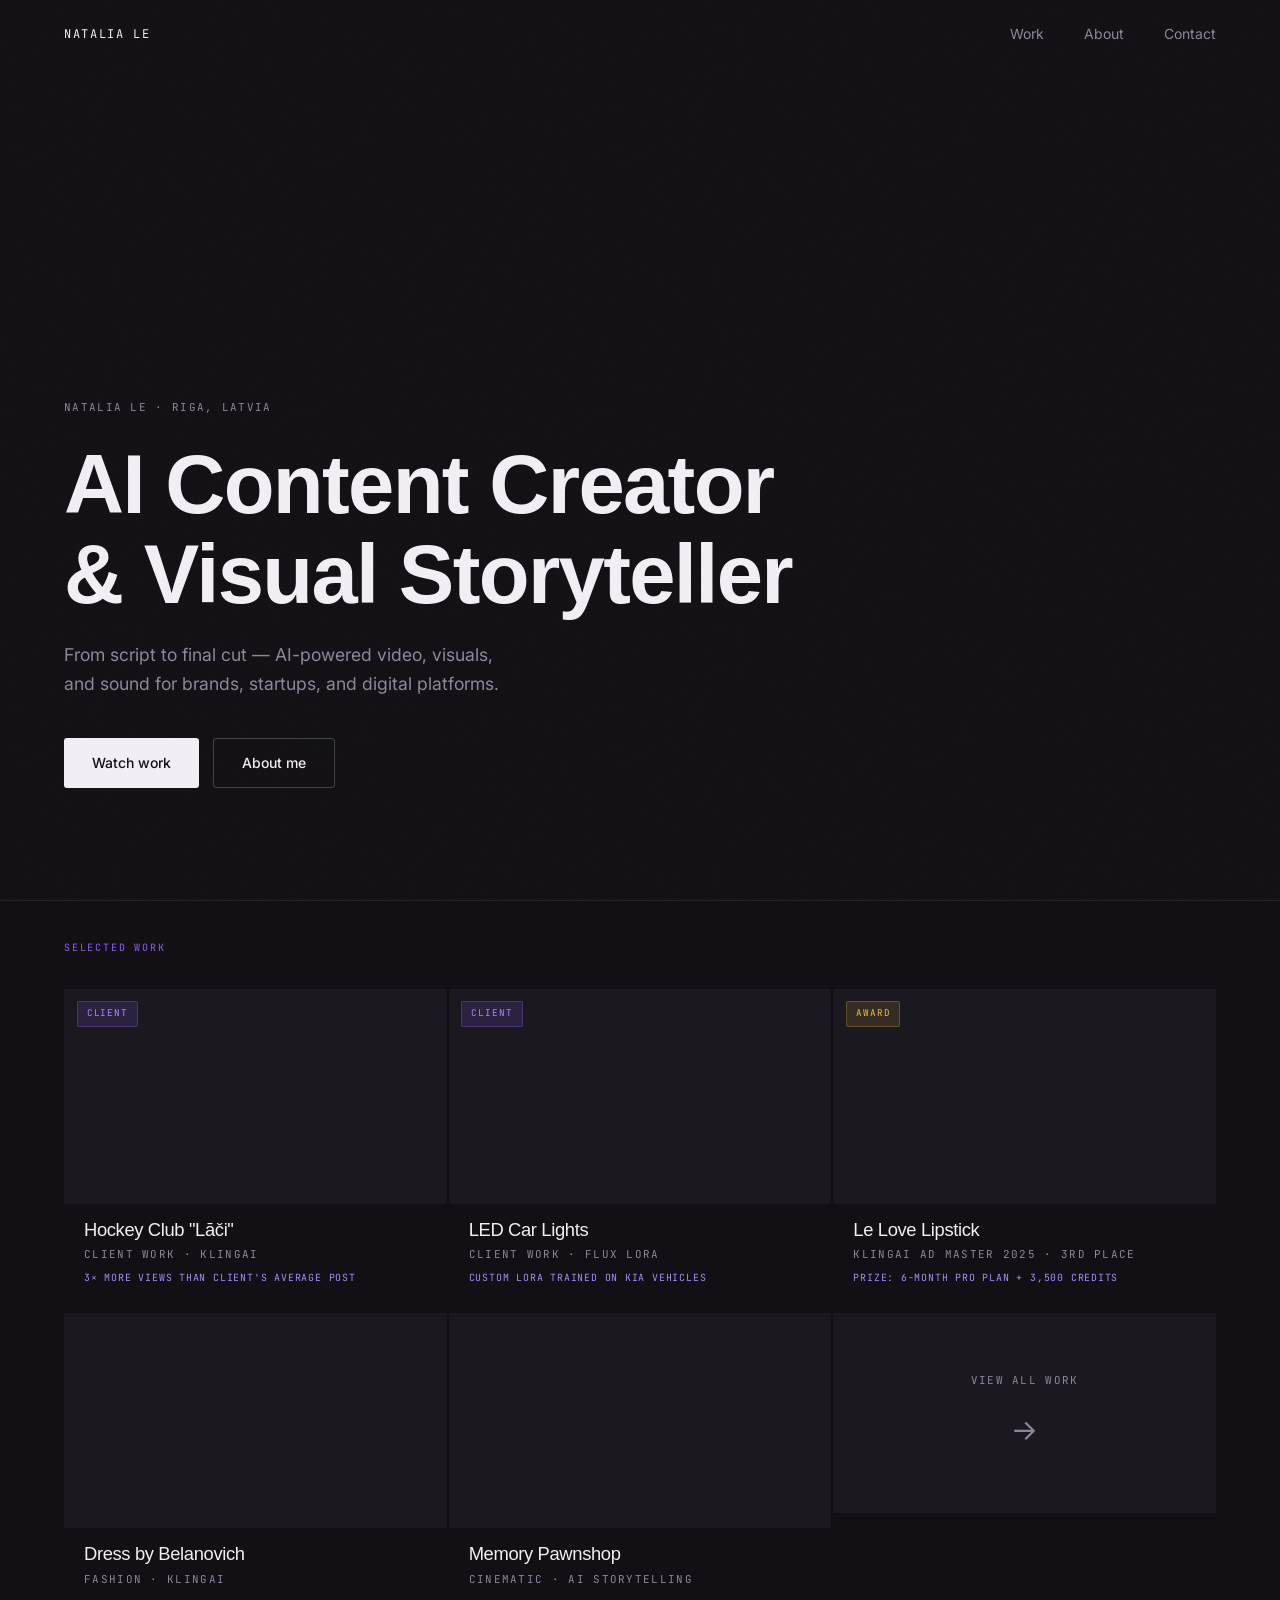
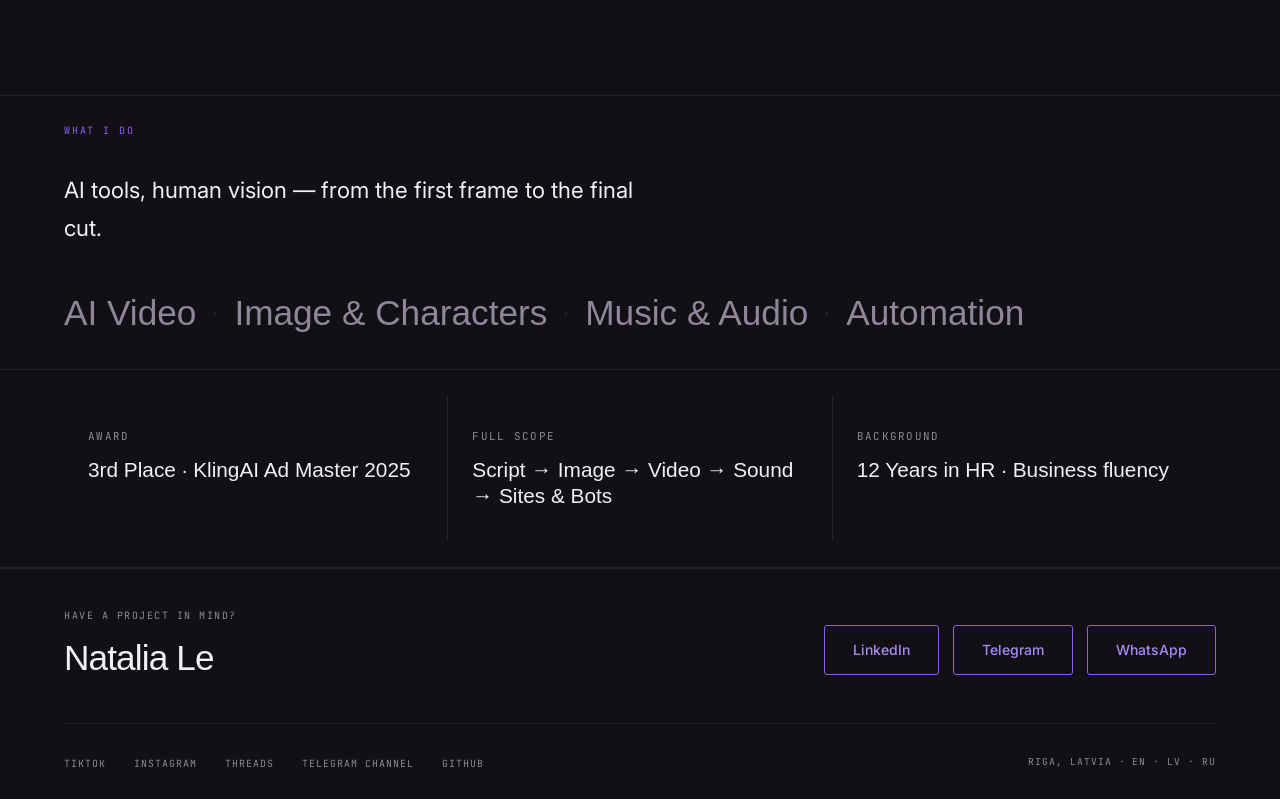
==== commit d81d4d92: "Add files via upload" ====
--- a/index.html
+++ b/index.html
@@ -336,12 +336,12 @@
       <span class="trust-val">3rd Place · KlingAI Ad Master 2025</span>
     </div>
     <div class="trust-item">
+      <span class="mono">Full Scope</span>
+      <span class="trust-val">Script → Image → Video → Sound → Sites &amp; Bots</span>
+    </div>
+    <div class="trust-item">
       <span class="mono">Background</span>
-      <span class="trust-val">12 Years in HR · Ex-Accenture Baltics</span>
-    </div>
-    <div class="trust-item">
-      <span class="mono">World</span>
-      <span class="trust-val">50 Countries · Based in Riga</span>
+      <span class="trust-val">12 Years in HR · Business fluency</span>
     </div>
   </div>
 </div>
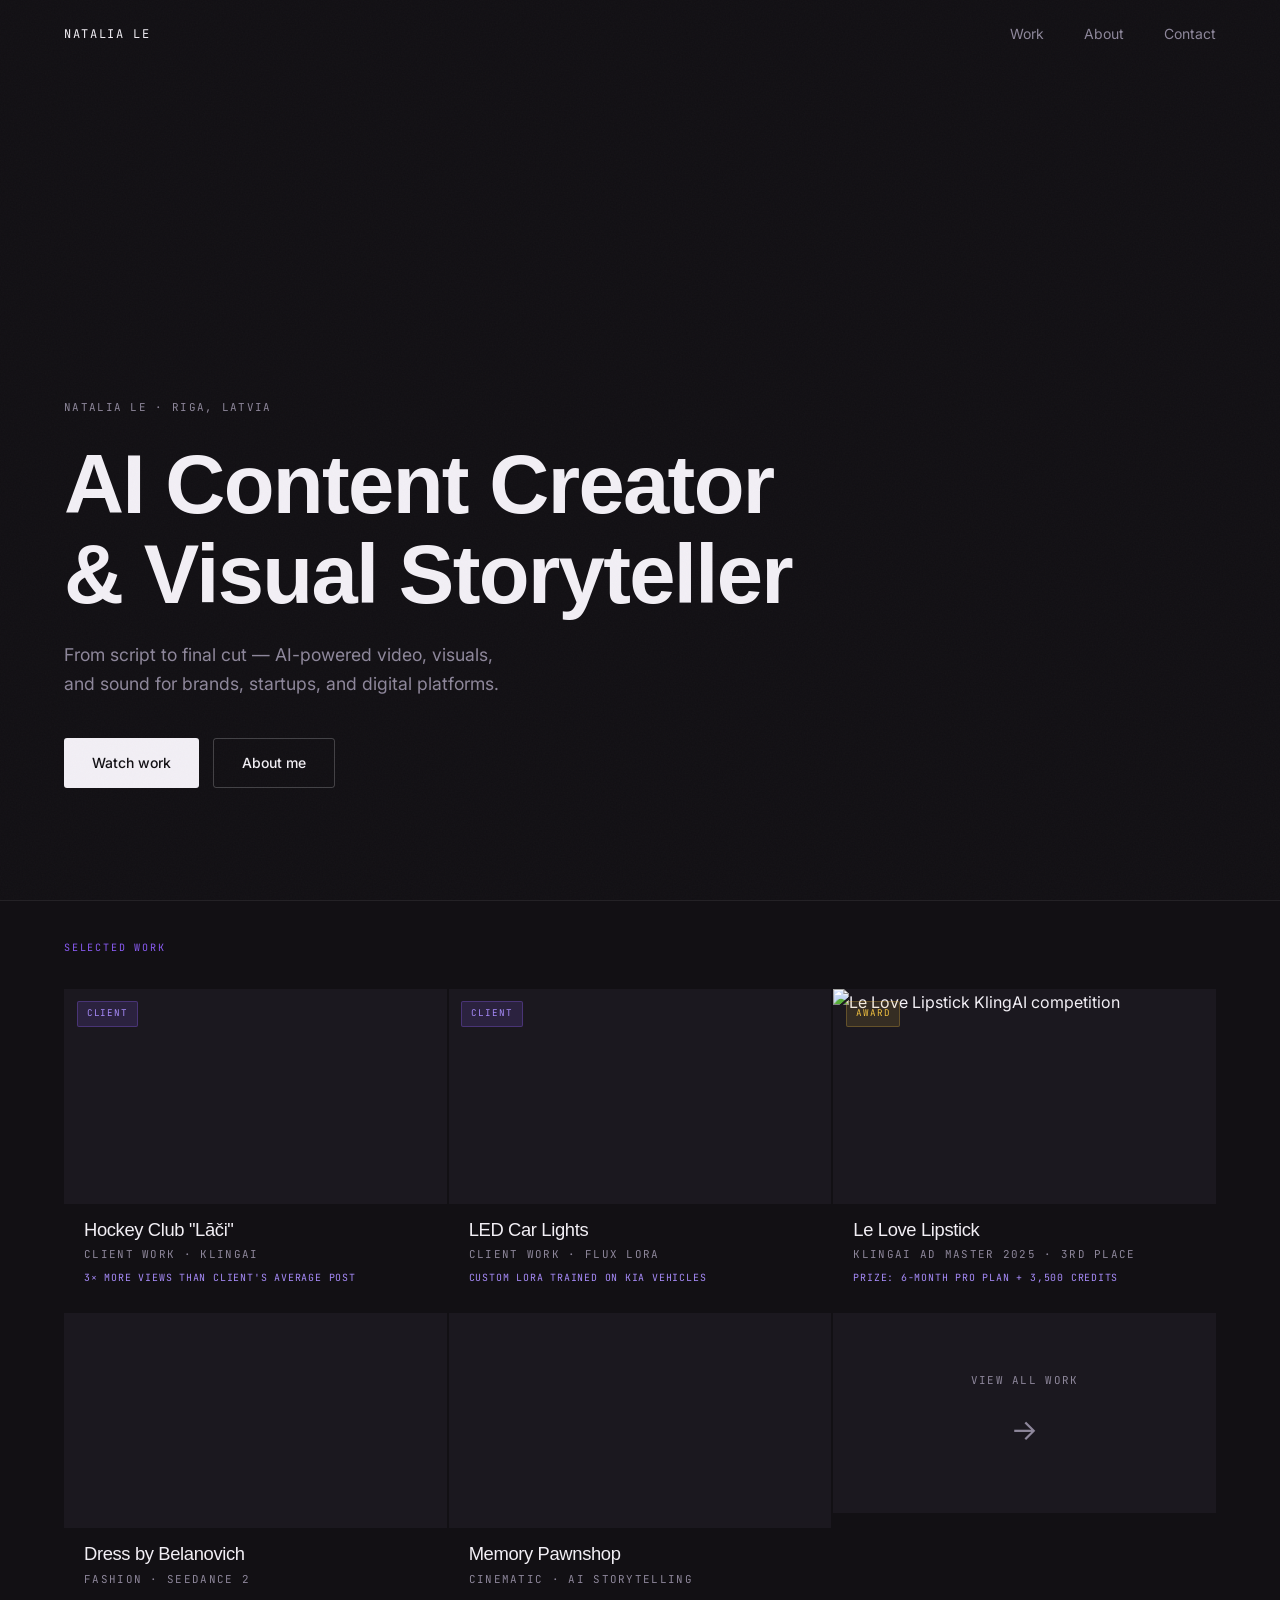
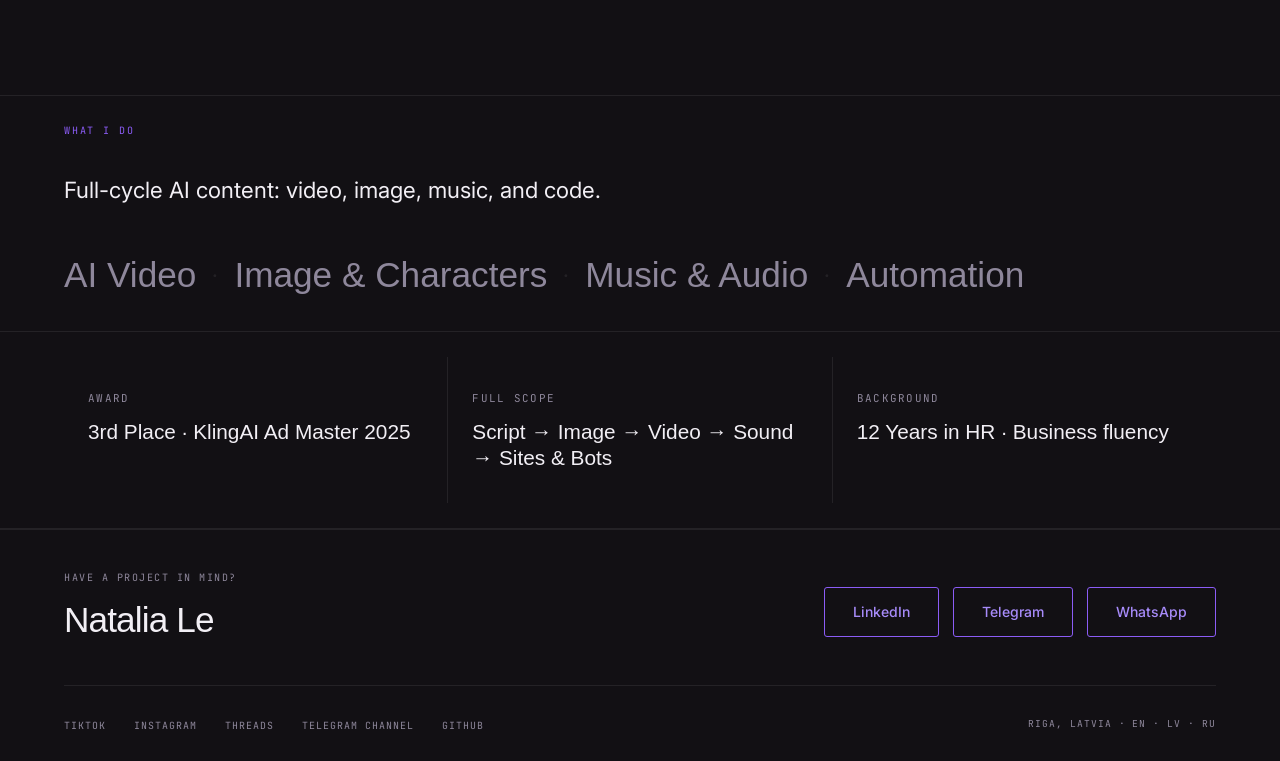
==== commit d57ae753: "Update index.html" ====
--- a/index.html
+++ b/index.html
@@ -284,7 +284,7 @@
       </div>
       <div class="card-body">
         <h3 class="card-title">Dress by Belanovich</h3>
-        <span class="mono card-meta">Fashion · KlingAI</span>
+        <span class="mono card-meta">Fashion · Seedance 2</span>
       </div>
     </article>
 
@@ -314,7 +314,7 @@
 <!-- ═══ Services ════════════════════════════════════════════ -->
 <div class="section section-sm">
   <span class="section-tag reveal">What I do</span>
-  <p class="services-lead reveal">AI tools, human vision — from the first frame to the final cut.</p>
+  <p class="services-lead reveal">Full-cycle AI content: video, image, music, and code.</p>
   <div class="services-row reveal" style="--d:.1s">
     <span class="svc">AI Video</span>
     <span class="svc-sep">·</span>
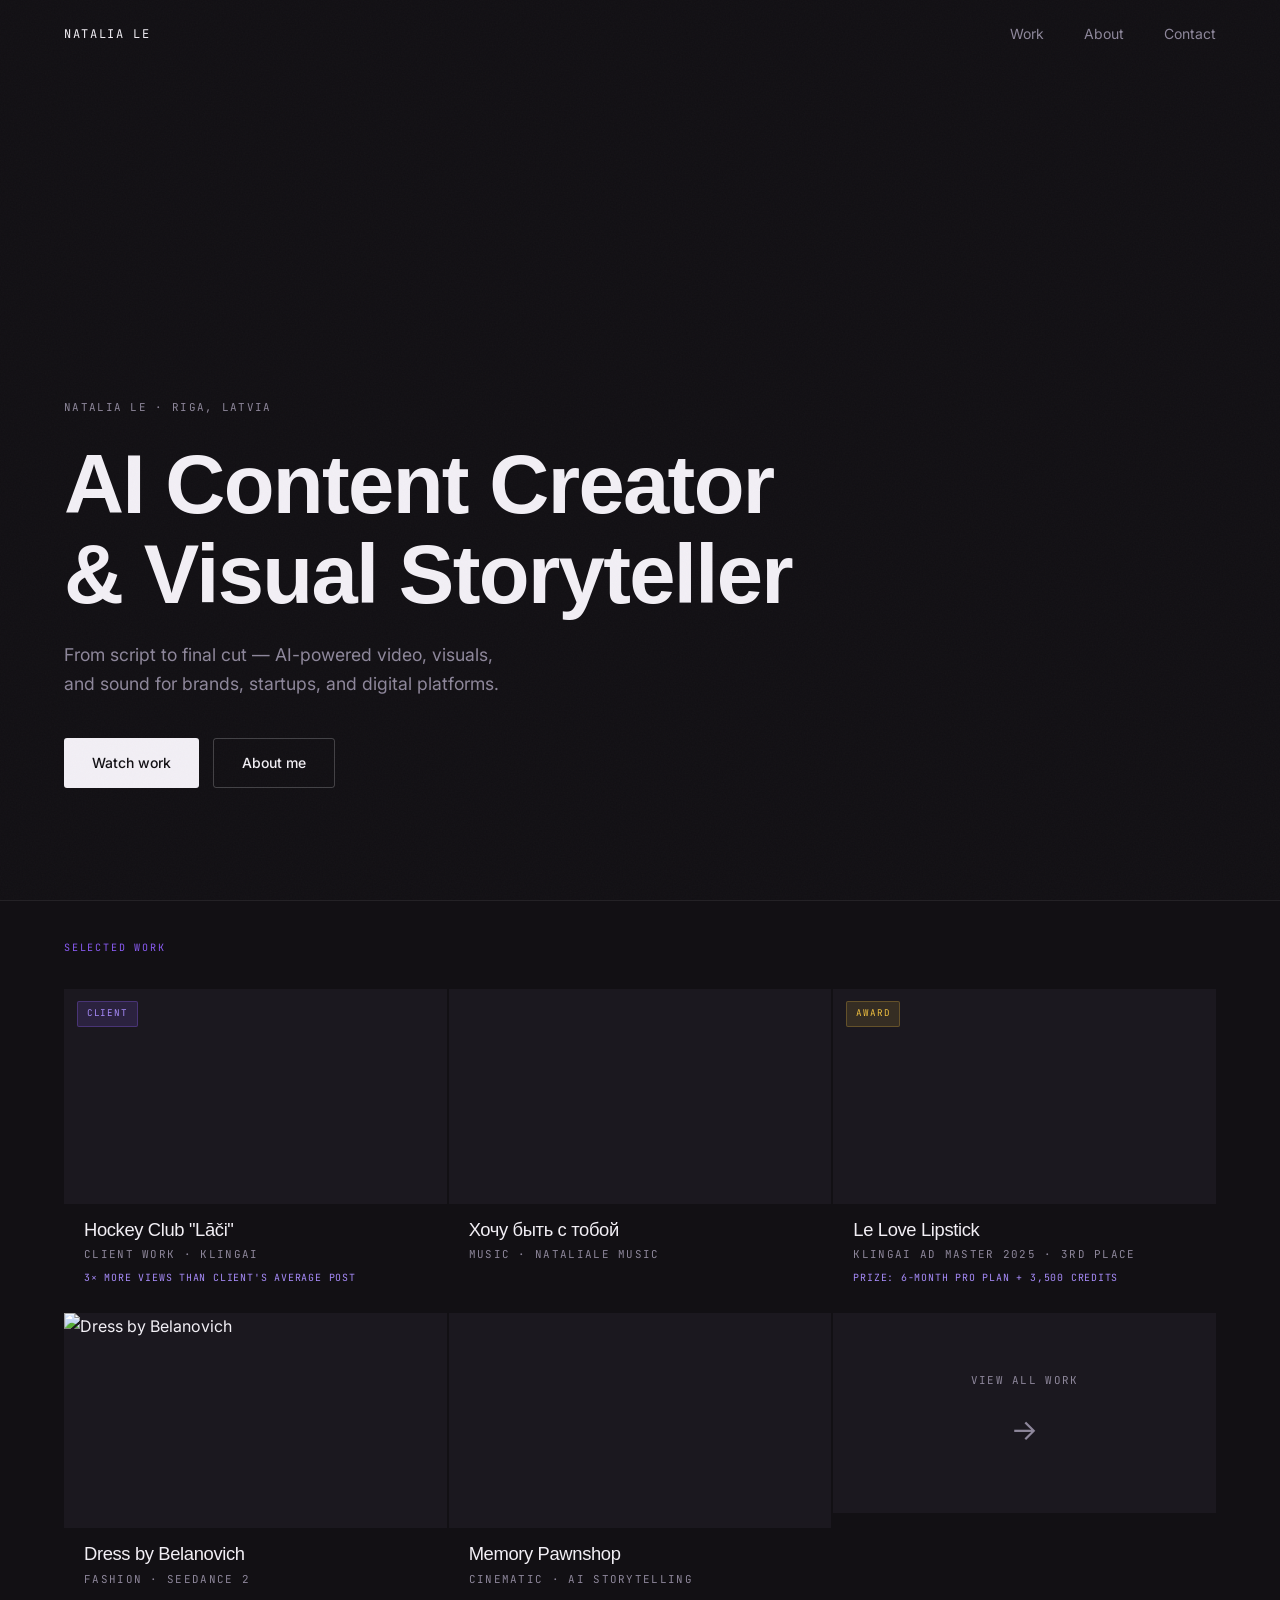
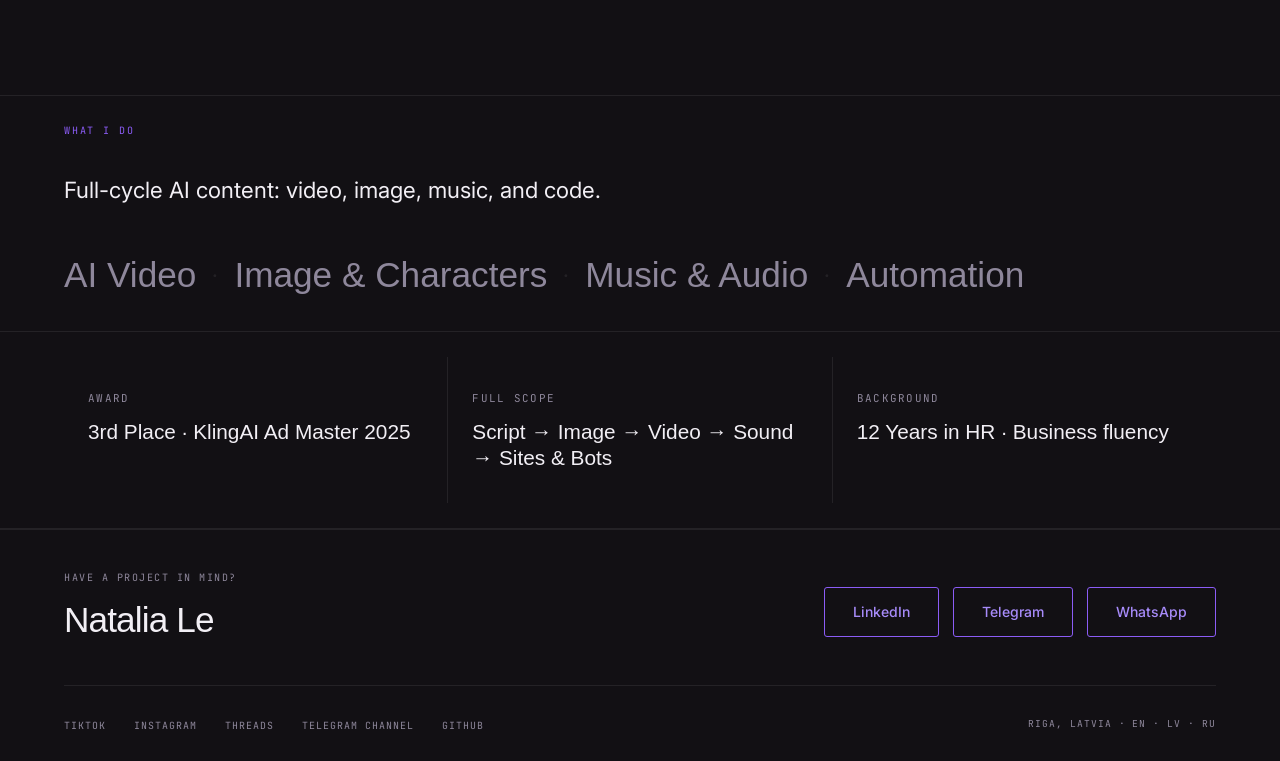
==== commit f171d811: "Add files via upload" ====
--- a/index.html
+++ b/index.html
@@ -245,18 +245,16 @@
       </div>
     </article>
 
-    <article class="card reveal" style="--d:.12s" data-id="pqFWvR4asYs" data-format="horizontal">
+    <article class="card reveal" style="--d:.12s" data-id="vrqbmV4XyPY">
       <div class="card-media">
-        <img src="https://img.youtube.com/vi/pqFWvR4asYs/maxresdefault.jpg"
-             onerror="this.src='https://img.youtube.com/vi/pqFWvR4asYs/hqdefault.jpg'"
-             alt="LED Car Lights AI product video" loading="lazy">
+        <img src="https://img.youtube.com/vi/vrqbmV4XyPY/maxresdefault.jpg"
+             onerror="this.src='https://img.youtube.com/vi/vrqbmV4XyPY/hqdefault.jpg'"
+             alt="Хочу быть с тобой — NataliaLe Music" loading="lazy">
         <div class="card-play">▶</div>
-        <span class="badge badge-client">Client</span>
       </div>
       <div class="card-body">
-        <h3 class="card-title">LED Car Lights</h3>
-        <span class="mono card-meta">Client Work · Flux LoRA</span>
-        <p class="card-result">Custom LoRA trained on KIA vehicles</p>
+        <h3 class="card-title">Хочу быть с тобой</h3>
+        <span class="mono card-meta">Music · NataliaLe Music</span>
       </div>
     </article>
 
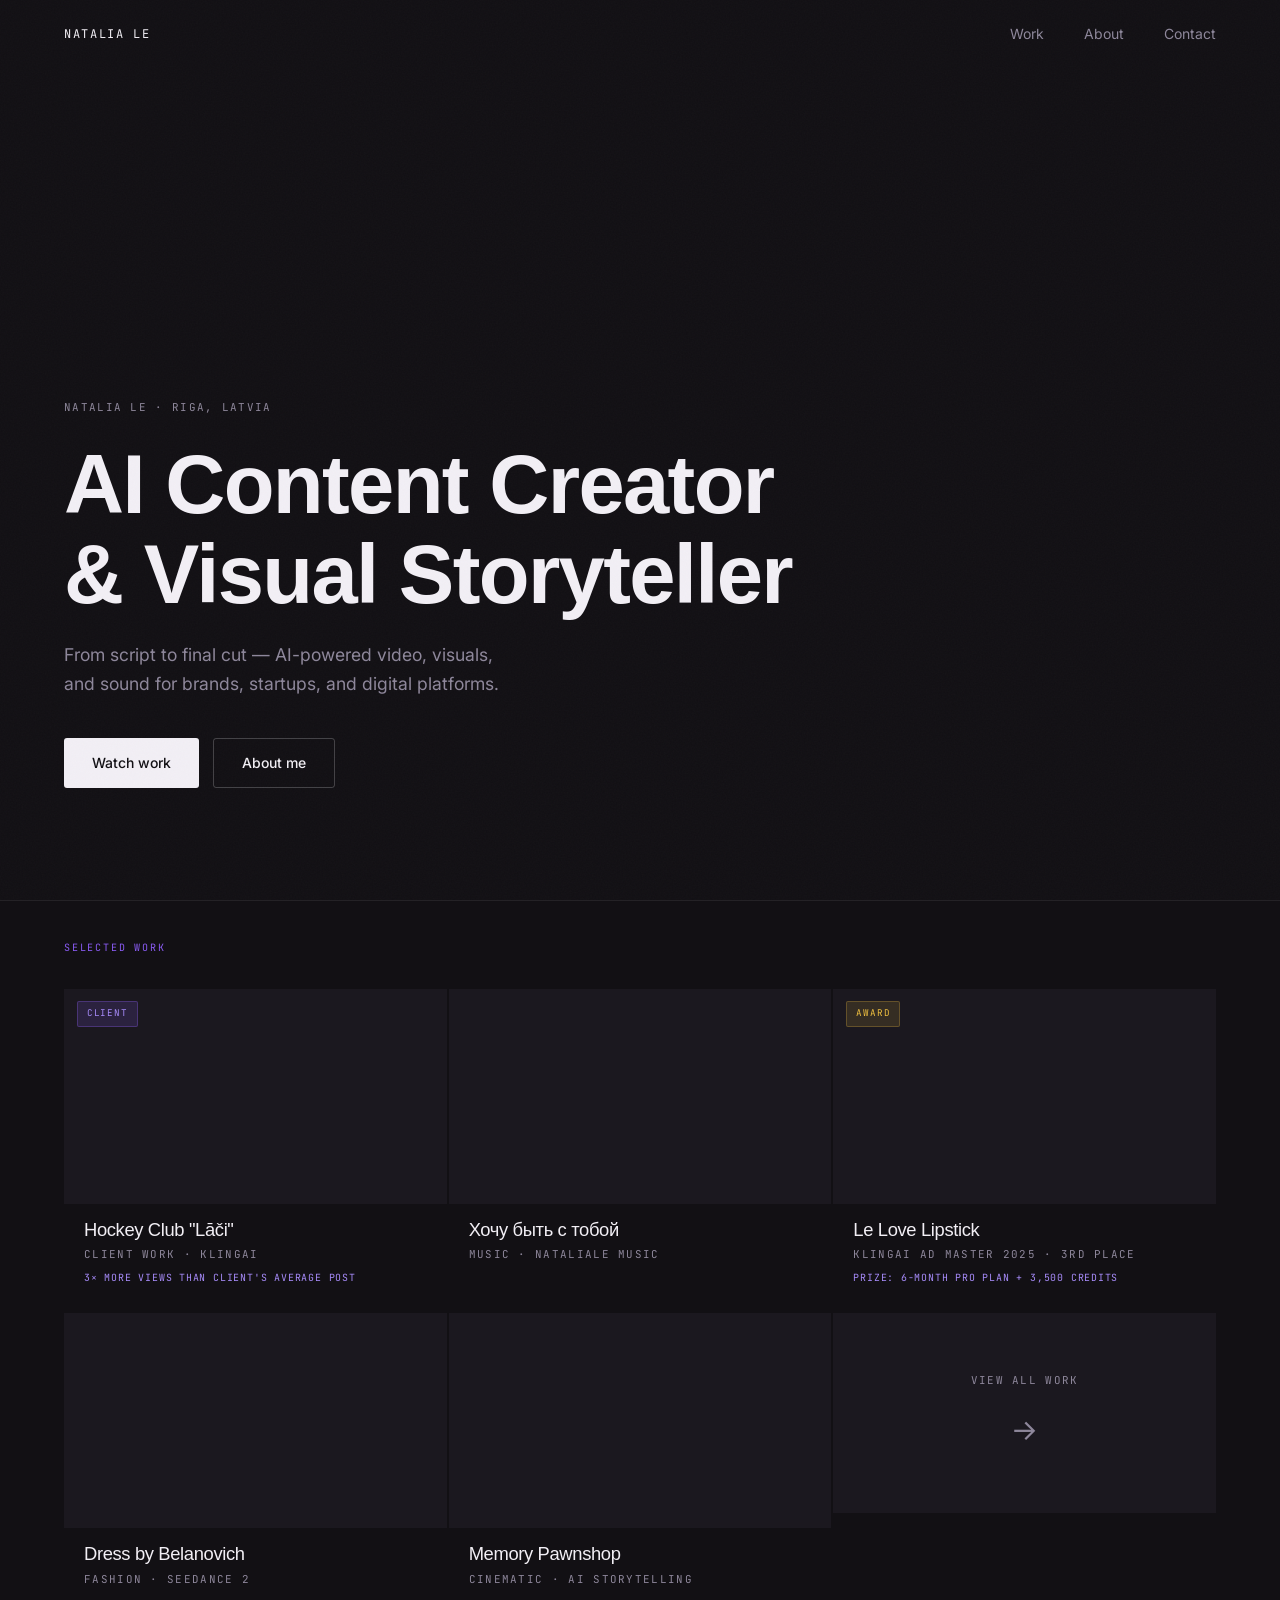
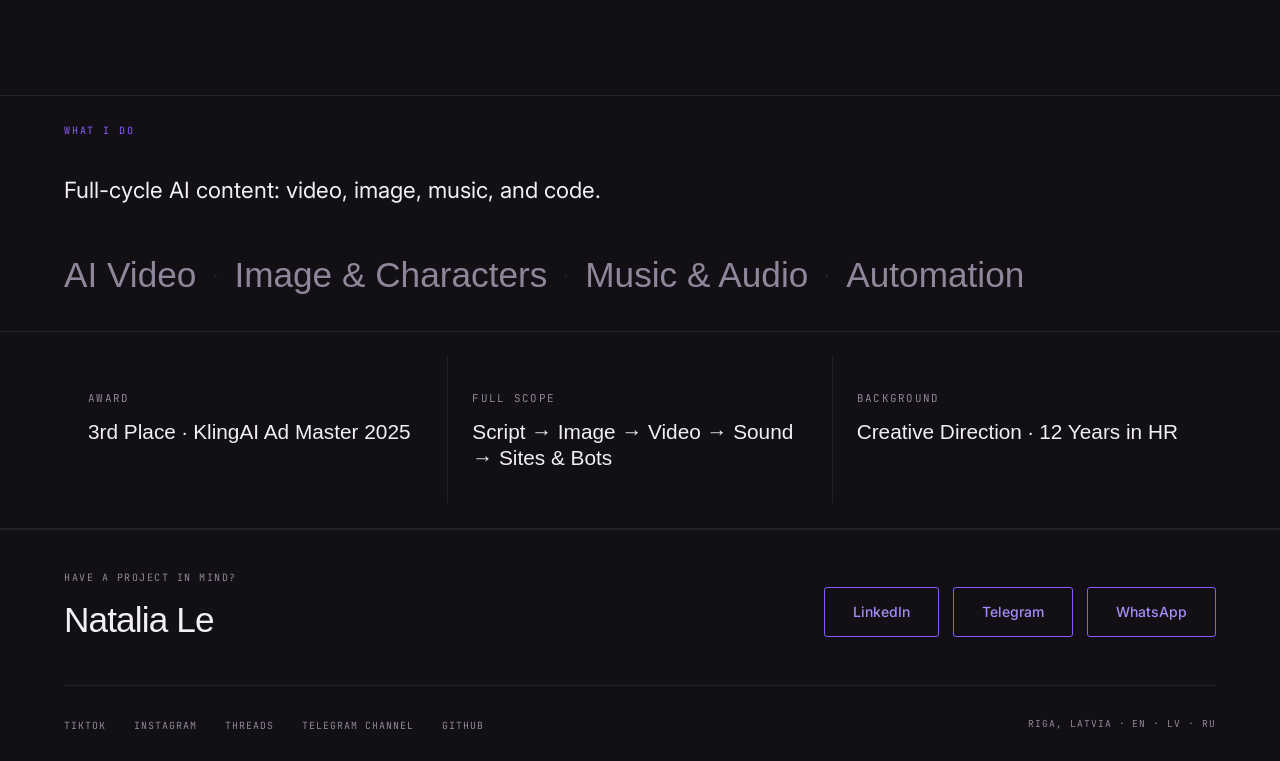
==== commit a831f7e7: "Update trust-val text for background section" ====
--- a/index.html
+++ b/index.html
@@ -339,7 +339,7 @@
     </div>
     <div class="trust-item">
       <span class="mono">Background</span>
-      <span class="trust-val">12 Years in HR · Business fluency</span>
+      <span class="trust-val">Creative Direction · 12 Years in HR</span>
     </div>
   </div>
 </div>
